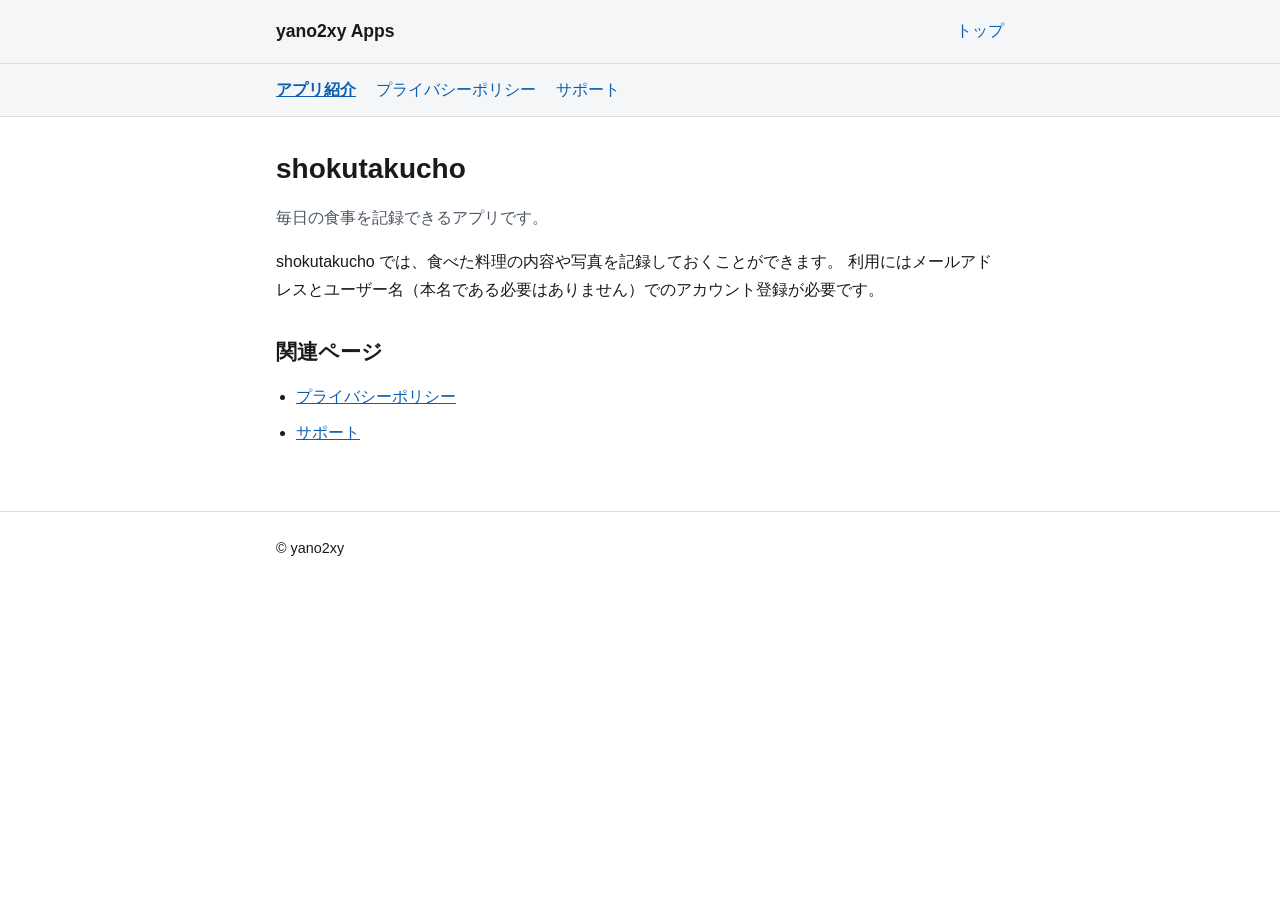
==== apps/shokutakucho/index.html @ c11e0859 "Add static site with shokutakucho app pages Adds top page, 404 page, and shokutakucho app pages (int" ====
<!DOCTYPE html>
<html lang="ja">
<head>
<meta charset="UTF-8">
<meta name="viewport" content="width=device-width, initial-scale=1">
<title>shokutakucho | yano2xy Apps</title>
<meta name="description" content="毎日の食事を記録できるアプリ shokutakucho の紹介ページです。">
<link rel="stylesheet" href="/assets/common.css">
</head>
<body>
<a class="skip-link" href="#main">本文へスキップ</a>

<header class="site-header">
  <div class="wrap">
    <a class="site-title" href="/">yano2xy Apps</a>
    <nav class="global-nav" aria-label="サイト内ナビゲーション">
      <ul>
        <li><a href="/">トップ</a></li>
      </ul>
    </nav>
  </div>
</header>

<nav class="app-nav" aria-label="shokutakucho ページ内ナビゲーション">
  <div class="wrap">
    <ul>
      <li><a href="/apps/shokutakucho/" aria-current="page">アプリ紹介</a></li>
      <li><a href="/apps/shokutakucho/privacy/">プライバシーポリシー</a></li>
      <li><a href="/apps/shokutakucho/support/">サポート</a></li>
    </ul>
  </div>
</nav>

<main id="main">
  <div class="wrap">
    <h1>shokutakucho</h1>

    <p class="lead">毎日の食事を記録できるアプリです。</p>

    <p>
      shokutakucho では、食べた料理の内容や写真を記録しておくことができます。
      利用にはメールアドレスとユーザー名（本名である必要はありません）でのアカウント登録が必要です。
    </p>

    <h2>関連ページ</h2>
    <ul class="link-list">
      <li><a href="/apps/shokutakucho/privacy/">プライバシーポリシー</a></li>
      <li><a href="/apps/shokutakucho/support/">サポート</a></li>
    </ul>
  </div>
</main>

<footer class="site-footer">
  <div class="wrap">
    <p>© yano2xy</p>
  </div>
</footer>
</body>
</html>
---- assets/common.css ----
/*
  yano2xy.github.io 共通スタイル
  - 外部フォント・外部リソースは使用しない（システムフォントのみ）
  - レスポンシブ対応・基本的なアクセシビリティ（コントラスト、フォーカス表示、文字サイズ）に配慮
*/

:root {
  --color-bg: #ffffff;
  --color-bg-alt: #f4f6f8;
  --color-text: #1a1a1a;
  --color-text-muted: #4b5563;
  --color-border: #d7dce1;
  --color-link: #0b5fae;
  --color-link-visited: #5a3d99;
  --color-accent: #0b5fae;
  --color-focus: #d6440c;
  --color-notice-bg: #fff6e5;
  --color-notice-border: #e0a339;
  --max-width: 48rem;
}

@media (prefers-color-scheme: dark) {
  :root {
    --color-bg: #14171a;
    --color-bg-alt: #1d2226;
    --color-text: #f2f3f5;
    --color-text-muted: #c2c8cf;
    --color-border: #3a4147;
    --color-link: #7cb8ff;
    --color-link-visited: #c6a6ff;
    --color-accent: #7cb8ff;
    --color-focus: #ffb35a;
    --color-notice-bg: #332a14;
    --color-notice-border: #b8862f;
  }
}

* {
  box-sizing: border-box;
}

html {
  -webkit-text-size-adjust: 100%;
  text-size-adjust: 100%;
}

body {
  margin: 0;
  background: var(--color-bg);
  color: var(--color-text);
  font-family: -apple-system, BlinkMacSystemFont, "Hiragino Sans", "Hiragino Kaku Gothic ProN",
    "Yu Gothic", "Segoe UI", Roboto, Meiryo, sans-serif;
  font-size: 16px;
  line-height: 1.75;
}

a {
  color: var(--color-link);
}

a:visited {
  color: var(--color-link-visited);
}

a:focus-visible,
button:focus-visible,
input:focus-visible {
  outline: 3px solid var(--color-focus);
  outline-offset: 2px;
}

.skip-link {
  position: absolute;
  left: -999px;
  top: 0;
  background: var(--color-bg);
  color: var(--color-text);
  padding: 0.75em 1em;
  border: 2px solid var(--color-accent);
  z-index: 100;
}

.skip-link:focus {
  left: 0.5em;
  top: 0.5em;
}

.wrap {
  max-width: var(--max-width);
  margin: 0 auto;
  padding: 0 1.25rem;
}

.site-header {
  border-bottom: 1px solid var(--color-border);
  background: var(--color-bg-alt);
}

.site-header .wrap {
  display: flex;
  flex-wrap: wrap;
  align-items: center;
  justify-content: space-between;
  gap: 0.5rem;
  padding-top: 1rem;
  padding-bottom: 1rem;
}

.site-title {
  font-size: 1.1rem;
  font-weight: 700;
  text-decoration: none;
  color: var(--color-text);
}

.site-title:visited {
  color: var(--color-text);
}

.global-nav ul {
  list-style: none;
  display: flex;
  flex-wrap: wrap;
  gap: 1rem;
  margin: 0;
  padding: 0;
}

.global-nav a {
  text-decoration: none;
}

.global-nav a[aria-current="page"] {
  font-weight: 700;
  text-decoration: underline;
}

.app-nav {
  background: var(--color-bg-alt);
  border-bottom: 1px solid var(--color-border);
}

.app-nav ul {
  list-style: none;
  display: flex;
  flex-wrap: wrap;
  gap: 0.5rem 1.25rem;
  margin: 0;
  padding: 0.75rem 0;
}

.app-nav a {
  text-decoration: none;
}

.app-nav a[aria-current="page"] {
  font-weight: 700;
  text-decoration: underline;
}

main {
  padding: 2rem 0 3rem;
}

h1 {
  font-size: 1.75rem;
  line-height: 1.4;
  margin: 0 0 1rem;
}

h2 {
  font-size: 1.3rem;
  line-height: 1.5;
  margin: 2rem 0 0.75rem;
}

h3 {
  font-size: 1.1rem;
  margin: 1.5rem 0 0.5rem;
}

p {
  margin: 0 0 1rem;
  color: var(--color-text);
}

.lead {
  color: var(--color-text-muted);
}

.app-list {
  list-style: none;
  margin: 1.5rem 0;
  padding: 0;
  display: grid;
  gap: 1rem;
}

.app-card {
  border: 1px solid var(--color-border);
  border-radius: 8px;
  padding: 1.25rem;
  background: var(--color-bg-alt);
}

.app-card h2 {
  margin-top: 0;
}

.app-card .app-card-link {
  display: inline-block;
  margin-top: 0.5rem;
  font-weight: 700;
}

.button-link {
  display: inline-block;
  padding: 0.6em 1.1em;
  border: 2px solid var(--color-accent);
  border-radius: 6px;
  text-decoration: none;
  font-weight: 700;
}

.link-list {
  padding-left: 1.25rem;
}

.link-list li {
  margin-bottom: 0.5rem;
}

.notice {
  background: var(--color-notice-bg);
  border: 1px solid var(--color-notice-border);
  border-radius: 6px;
  padding: 1rem 1.25rem;
  margin: 1.5rem 0;
}

.notice strong {
  display: inline-block;
  margin-bottom: 0.25rem;
}

.placeholder {
  font-weight: 700;
}

dl.faq dt {
  font-weight: 700;
  margin-top: 1.25rem;
}

dl.faq dd {
  margin: 0.35rem 0 0;
  color: var(--color-text-muted);
}

table {
  width: 100%;
  border-collapse: collapse;
  margin: 1rem 0 1.5rem;
}

caption {
  text-align: left;
  font-weight: 700;
  margin-bottom: 0.5rem;
}

th,
td {
  border: 1px solid var(--color-border);
  padding: 0.6rem 0.75rem;
  text-align: left;
  vertical-align: top;
}

th {
  background: var(--color-bg-alt);
}

.site-footer {
  border-top: 1px solid var(--color-border);
  padding: 1.5rem 0;
  color: var(--color-text-muted);
  font-size: 0.9rem;
}

.not-found {
  text-align: center;
  padding: 3rem 0;
}

.not-found h1 {
  font-size: 2rem;
}
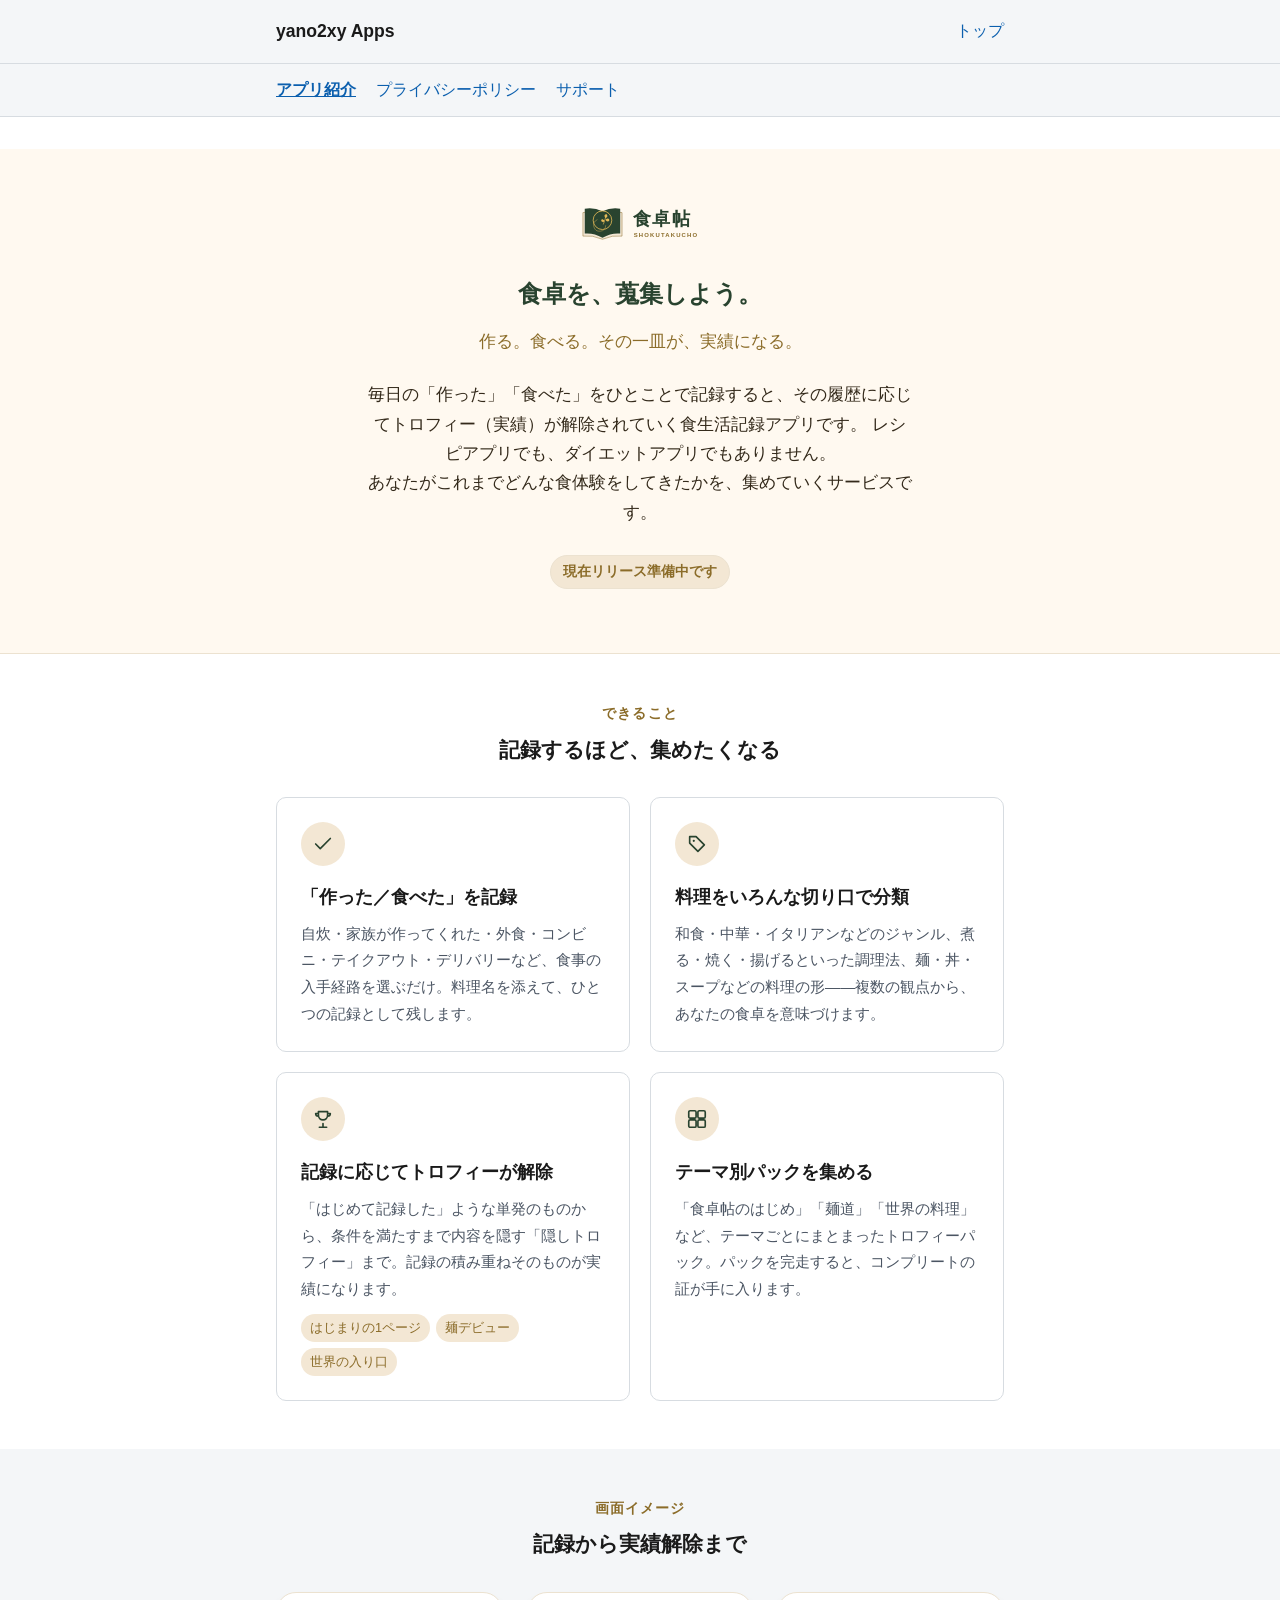
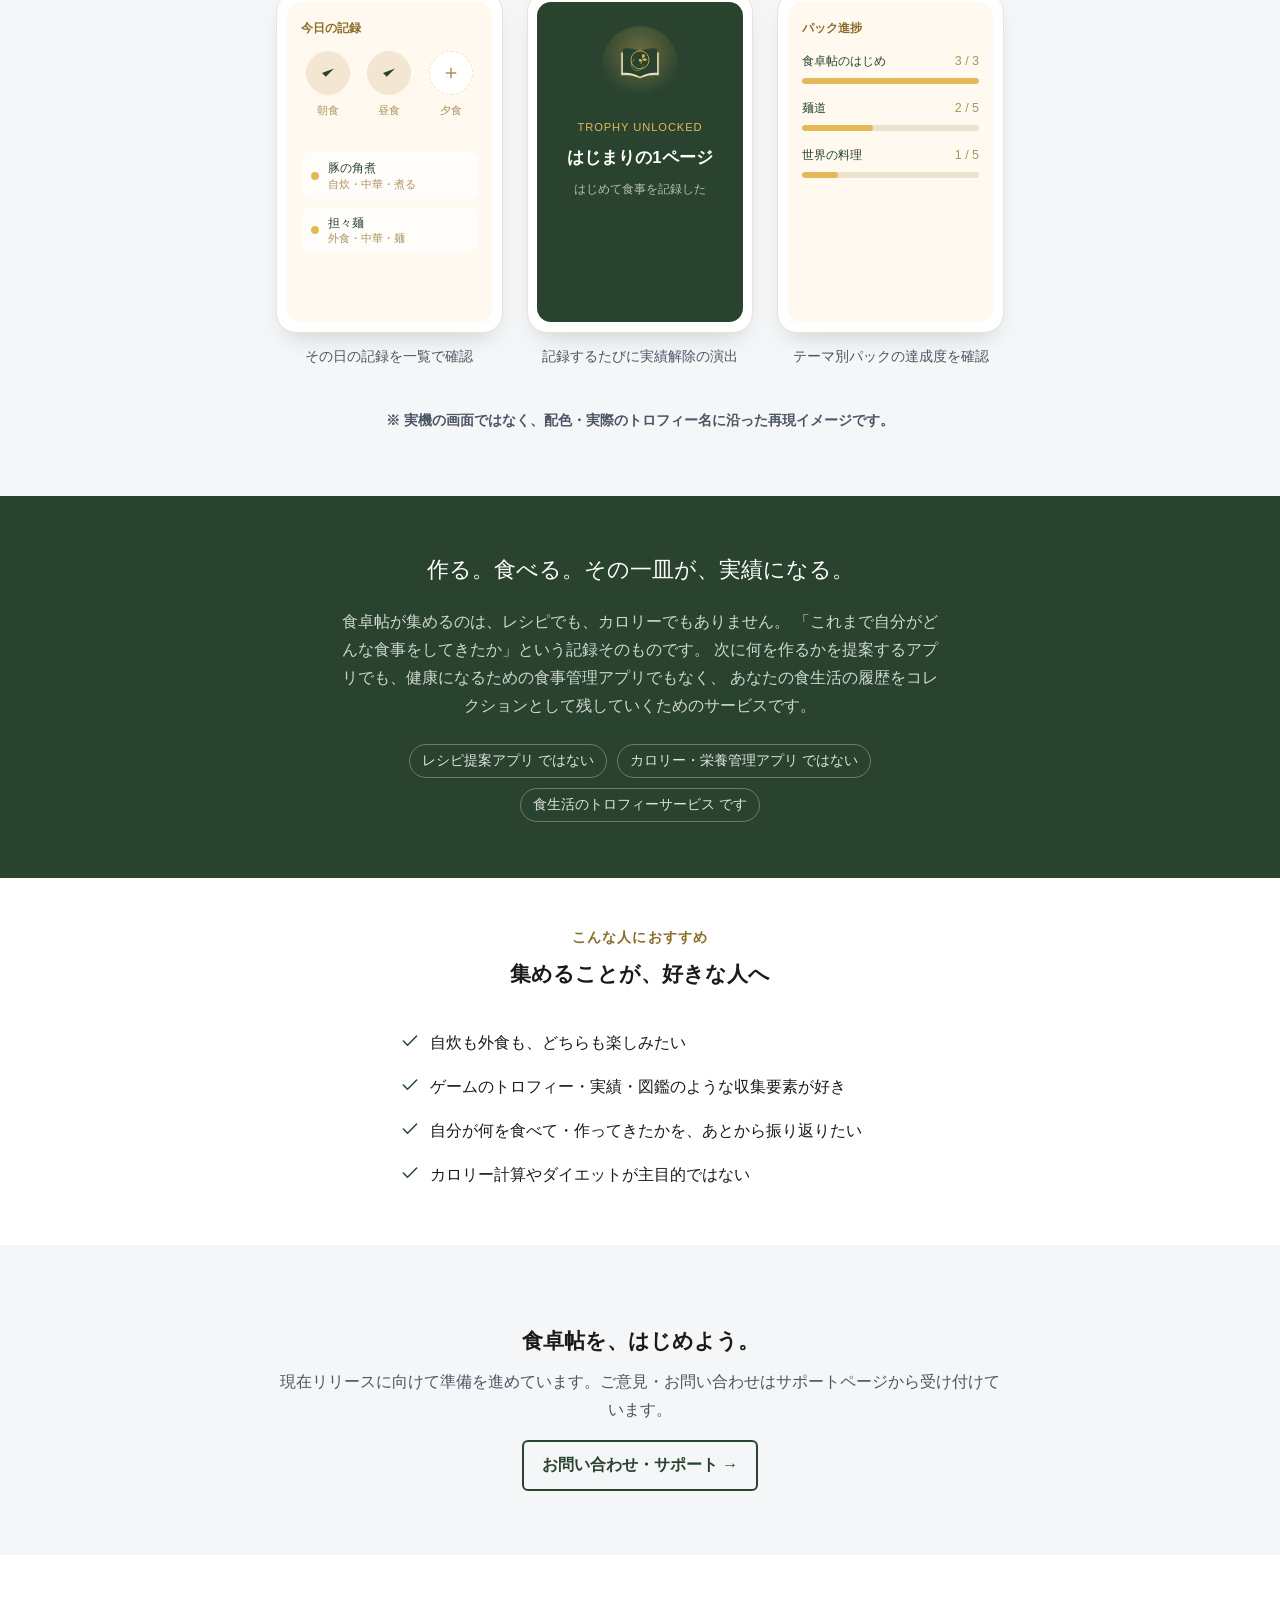
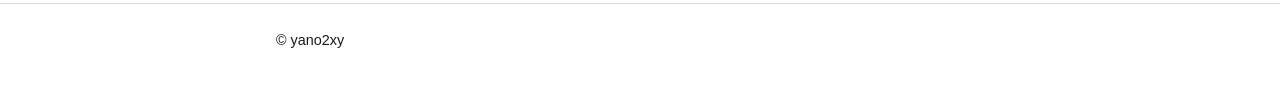
==== commit 505487d4: "食卓帖の紹介・プライバシーポリシー・サポートページを公式ロゴと実装に合わせて刷新する 正式ロゴキット（logo_kit）の素材・タグライン・ブランドメッセージを採用し、 統一感のあるデザインに全面刷新" ====
--- a/apps/shokutakucho/index.html
+++ b/apps/shokutakucho/index.html
@@ -3,9 +3,13 @@
 <head>
 <meta charset="UTF-8">
 <meta name="viewport" content="width=device-width, initial-scale=1">
-<title>shokutakucho | yano2xy Apps</title>
-<meta name="description" content="毎日の食事を記録できるアプリ shokutakucho の紹介ページです。">
+<title>食卓帖（shokutakucho）| 食卓を、蒐集しよう。</title>
+<meta name="description" content="食卓帖は、日々の「作った」「食べた」を記録すると、その積み重ねに応じてトロフィー（実績）が解除されていく食生活記録アプリです。レシピアプリでも、ダイエットアプリでもありません。">
+<link rel="icon" href="/apps/shokutakucho/assets/brand/favicon.svg" type="image/svg+xml">
+<link rel="icon" href="/apps/shokutakucho/assets/brand/favicon.png" sizes="512x512">
+<link rel="apple-touch-icon" href="/apps/shokutakucho/assets/brand/app-icon.png">
 <link rel="stylesheet" href="/assets/common.css">
+<link rel="stylesheet" href="/apps/shokutakucho/assets/app.css">
 </head>
 <body>
 <a class="skip-link" href="#main">本文へスキップ</a>
@@ -21,7 +25,7 @@
   </div>
 </header>
 
-<nav class="app-nav" aria-label="shokutakucho ページ内ナビゲーション">
+<nav class="app-nav" aria-label="食卓帖 ページ内ナビゲーション">
   <div class="wrap">
     <ul>
       <li><a href="/apps/shokutakucho/" aria-current="page">アプリ紹介</a></li>
@@ -32,22 +36,203 @@
 </nav>
 
 <main id="main">
-  <div class="wrap">
-    <h1>shokutakucho</h1>
-
-    <p class="lead">毎日の食事を記録できるアプリです。</p>
-
-    <p>
-      shokutakucho では、食べた料理の内容や写真を記録しておくことができます。
-      利用にはメールアドレスとユーザー名（本名である必要はありません）でのアカウント登録が必要です。
-    </p>
-
-    <h2>関連ページ</h2>
-    <ul class="link-list">
-      <li><a href="/apps/shokutakucho/privacy/">プライバシーポリシー</a></li>
-      <li><a href="/apps/shokutakucho/support/">サポート</a></li>
-    </ul>
-  </div>
+
+  <section class="hero">
+    <div class="wrap">
+      <h1><img class="hero-logo" src="/apps/shokutakucho/assets/brand/logo-horizontal.svg" alt="食卓帖 SHOKUTAKUCHO"></h1>
+      <p class="hero-tagline stc-serif">食卓を、蒐集しよう。</p>
+      <p class="hero-message stc-serif">作る。食べる。その一皿が、実績になる。</p>
+      <p class="hero-lead">
+        毎日の「作った」「食べた」をひとことで記録すると、その履歴に応じてトロフィー（実績）が解除されていく食生活記録アプリです。
+        レシピアプリでも、ダイエットアプリでもありません。<br>
+        あなたがこれまでどんな食体験をしてきたかを、集めていくサービスです。
+      </p>
+      <p class="status-pill">現在リリース準備中です</p>
+    </div>
+  </section>
+
+  <section class="section-pad">
+    <div class="wrap">
+      <div class="section-heading">
+        <span class="eyebrow">できること</span>
+        <h2>記録するほど、集めたくなる</h2>
+      </div>
+
+      <div class="feature-grid">
+        <div class="feature-card">
+          <div class="feature-icon" aria-hidden="true">
+            <svg viewBox="0 0 24 24" fill="none" stroke-width="1.8" stroke-linecap="round" stroke-linejoin="round"><path d="M20 6 9 17l-5-5"/></svg>
+          </div>
+          <h3>「作った／食べた」を記録</h3>
+          <p>自炊・家族が作ってくれた・外食・コンビニ・テイクアウト・デリバリーなど、食事の入手経路を選ぶだけ。料理名を添えて、ひとつの記録として残します。</p>
+        </div>
+
+        <div class="feature-card">
+          <div class="feature-icon" aria-hidden="true">
+            <svg viewBox="0 0 24 24" fill="none" stroke-width="1.8" stroke-linecap="round" stroke-linejoin="round"><path d="M4 4h7l9 9-7 7-9-9V4Z"/><circle cx="8.5" cy="8.5" r="1.2" fill="currentColor" stroke="none"/></svg>
+          </div>
+          <h3>料理をいろんな切り口で分類</h3>
+          <p>和食・中華・イタリアンなどのジャンル、煮る・焼く・揚げるといった調理法、麺・丼・スープなどの料理の形——複数の観点から、あなたの食卓を意味づけます。</p>
+        </div>
+
+        <div class="feature-card">
+          <div class="feature-icon" aria-hidden="true">
+            <svg viewBox="0 0 24 24" fill="none" stroke-width="1.8" stroke-linecap="round" stroke-linejoin="round"><path d="M8 21h8M12 17v4M7 4h10v4a5 5 0 0 1-10 0V4ZM7 6H4a3 3 0 0 0 3 3M17 6h3a3 3 0 0 1-3 3"/></svg>
+          </div>
+          <h3>記録に応じてトロフィーが解除</h3>
+          <p>「はじめて記録した」ような単発のものから、条件を満たすまで内容を隠す「隠しトロフィー」まで。記録の積み重ねそのものが実績になります。</p>
+          <ul class="feature-examples">
+            <li>はじまりの1ページ</li>
+            <li>麺デビュー</li>
+            <li>世界の入り口</li>
+          </ul>
+        </div>
+
+        <div class="feature-card">
+          <div class="feature-icon" aria-hidden="true">
+            <svg viewBox="0 0 24 24" fill="none" stroke-width="1.8" stroke-linecap="round" stroke-linejoin="round"><rect x="3" y="3" width="8" height="8" rx="1.5"/><rect x="13" y="3" width="8" height="8" rx="1.5"/><rect x="3" y="13" width="8" height="8" rx="1.5"/><rect x="13" y="13" width="8" height="8" rx="1.5"/></svg>
+          </div>
+          <h3>テーマ別パックを集める</h3>
+          <p>「食卓帖のはじめ」「麺道」「世界の料理」など、テーマごとにまとまったトロフィーパック。パックを完走すると、コンプリートの証が手に入ります。</p>
+        </div>
+      </div>
+    </div>
+  </section>
+
+  <section class="section-pad alt">
+    <div class="wrap">
+      <div class="section-heading">
+        <span class="eyebrow">画面イメージ</span>
+        <h2>記録から実績解除まで</h2>
+      </div>
+
+      <div class="showcase-grid">
+        <div>
+          <div class="mock-frame">
+            <div class="mock-screen">
+              <p class="mock-title">今日の記録</p>
+              <div class="mock-slots">
+                <div class="mock-slot is-recorded">
+                  <div class="mock-slot-plate"><svg viewBox="0 0 24 24"><path d="M20 6 9 17l-5-5"/></svg></div>
+                  <p class="mock-slot-label">朝食</p>
+                </div>
+                <div class="mock-slot is-recorded">
+                  <div class="mock-slot-plate"><svg viewBox="0 0 24 24"><path d="M20 6 9 17l-5-5"/></svg></div>
+                  <p class="mock-slot-label">昼食</p>
+                </div>
+                <div class="mock-slot">
+                  <div class="mock-slot-plate"><svg viewBox="0 0 24 24" fill="none" stroke="currentColor" stroke-width="2"><path d="M12 5v14M5 12h14"/></svg></div>
+                  <p class="mock-slot-label">夕食</p>
+                </div>
+              </div>
+              <div class="mock-meal-row">
+                <span class="dot"></span>
+                <span class="txt">豚の角煮<span>自炊・中華・煮る</span></span>
+              </div>
+              <div class="mock-meal-row">
+                <span class="dot"></span>
+                <span class="txt">担々麺<span>外食・中華・麺</span></span>
+              </div>
+            </div>
+          </div>
+          <p class="showcase-caption">その日の記録を一覧で確認</p>
+        </div>
+
+        <div>
+          <div class="mock-frame">
+            <div class="mock-screen is-dark mock-unlock">
+              <div class="mock-unlock-badge">
+                <img src="/apps/shokutakucho/assets/brand/symbol.svg" alt="">
+              </div>
+              <p class="mock-unlock-label">TROPHY UNLOCKED</p>
+              <p class="mock-unlock-name">はじまりの1ページ</p>
+              <p class="mock-unlock-desc">はじめて食事を記録した</p>
+            </div>
+          </div>
+          <p class="showcase-caption">記録するたびに実績解除の演出</p>
+        </div>
+
+        <div>
+          <div class="mock-frame">
+            <div class="mock-screen">
+              <p class="mock-title">パック進捗</p>
+              <div class="mock-pack-row">
+                <div class="top"><span>食卓帖のはじめ</span><span>3 / 3</span></div>
+                <div class="mock-bar"><span style="width:100%"></span></div>
+              </div>
+              <div class="mock-pack-row">
+                <div class="top"><span>麺道</span><span>2 / 5</span></div>
+                <div class="mock-bar"><span style="width:40%"></span></div>
+              </div>
+              <div class="mock-pack-row">
+                <div class="top"><span>世界の料理</span><span>1 / 5</span></div>
+                <div class="mock-bar"><span style="width:20%"></span></div>
+              </div>
+            </div>
+          </div>
+          <p class="showcase-caption">テーマ別パックの達成度を確認</p>
+        </div>
+      </div>
+      <p class="showcase-caption" style="margin-top:1.5rem;">
+        <span class="placeholder">※ 実機の画面ではなく、配色・実際のトロフィー名に沿った再現イメージです。</span>
+      </p>
+    </div>
+  </section>
+
+  <section class="section-concept">
+    <div class="wrap">
+      <p class="brand-message stc-serif">作る。食べる。その一皿が、実績になる。</p>
+      <p>
+        食卓帖が集めるのは、レシピでも、カロリーでもありません。
+        「これまで自分がどんな食事をしてきたか」という記録そのものです。
+        次に何を作るかを提案するアプリでも、健康になるための食事管理アプリでもなく、
+        あなたの食生活の履歴をコレクションとして残していくためのサービスです。
+      </p>
+      <ul class="not-list">
+        <li>レシピ提案アプリ ではない</li>
+        <li>カロリー・栄養管理アプリ ではない</li>
+        <li>食生活のトロフィーサービス です</li>
+      </ul>
+    </div>
+  </section>
+
+  <section class="section-pad">
+    <div class="wrap">
+      <div class="section-heading">
+        <span class="eyebrow">こんな人におすすめ</span>
+        <h2>集めることが、好きな人へ</h2>
+      </div>
+      <ul class="audience-list">
+        <li>
+          <svg viewBox="0 0 24 24" fill="none" stroke-width="1.8" stroke-linecap="round" stroke-linejoin="round"><path d="M20 6 9 17l-5-5"/></svg>
+          自炊も外食も、どちらも楽しみたい
+        </li>
+        <li>
+          <svg viewBox="0 0 24 24" fill="none" stroke-width="1.8" stroke-linecap="round" stroke-linejoin="round"><path d="M20 6 9 17l-5-5"/></svg>
+          ゲームのトロフィー・実績・図鑑のような収集要素が好き
+        </li>
+        <li>
+          <svg viewBox="0 0 24 24" fill="none" stroke-width="1.8" stroke-linecap="round" stroke-linejoin="round"><path d="M20 6 9 17l-5-5"/></svg>
+          自分が何を食べて・作ってきたかを、あとから振り返りたい
+        </li>
+        <li>
+          <svg viewBox="0 0 24 24" fill="none" stroke-width="1.8" stroke-linecap="round" stroke-linejoin="round"><path d="M20 6 9 17l-5-5"/></svg>
+          カロリー計算やダイエットが主目的ではない
+        </li>
+      </ul>
+    </div>
+  </section>
+
+  <section class="section-pad alt section-final">
+    <div class="wrap">
+      <h2>食卓帖を、はじめよう。</h2>
+      <p class="lead">現在リリースに向けて準備を進めています。ご意見・お問い合わせはサポートページから受け付けています。</p>
+      <p>
+        <a class="button-link" href="/apps/shokutakucho/support/">お問い合わせ・サポート →</a>
+      </p>
+    </div>
+  </section>
+
 </main>
 
 <footer class="site-footer">
--- a/apps/shokutakucho/assets/app.css
+++ b/apps/shokutakucho/assets/app.css
@@ -0,0 +1,495 @@
+/*
+  食卓帖（shokutakucho）ページ専用スタイル。
+  common.css の上に重ねて使う。他アプリには影響しない（このディレクトリ配下でのみ読み込む）。
+  ロゴキット（mealquest/docs/0_企画/logo_kit）の配色に合わせる。ダークモードの指定は
+  ロゴ側に存在しないため、ブランド帯（hero / page-hero / concept）は常にライト配色で固定する。
+*/
+
+:root {
+  --stc-green: #29432f;
+  --stc-green-deep: #1c2f21;
+  --stc-gold: #e3b957;
+  --stc-brown: #8b6c29;
+  --stc-brown-soft: #ab9361;
+  --stc-cream: #fff9f0;
+  --stc-cover: #f3e7d4;
+  --stc-line: #ece2d0;
+}
+
+/* 和文の見出し・引用はロゴと同じ明朝系を優先し、無ければ通常の本文書体に落ちる
+   （外部フォント読み込みはしない。OS標準で入っていれば使われるだけ） */
+.stc-serif {
+  font-family: "Hiragino Mincho ProN", "Yu Mincho", serif;
+}
+
+/* ============ ページ共通の小さいブランド帯（privacy / support） ============ */
+.page-hero {
+  background: var(--stc-cream);
+  border-bottom: 1px solid var(--stc-line);
+}
+
+.page-hero .wrap {
+  padding-top: 2rem;
+  padding-bottom: 2rem;
+}
+
+.page-hero-logo {
+  height: 28px;
+  width: auto;
+  display: block;
+  margin-bottom: 0.9rem;
+}
+
+.page-hero h1 {
+  color: var(--stc-green);
+  margin: 0;
+}
+
+.page-hero .lead {
+  color: var(--stc-brown);
+  margin: 0.4rem 0 0;
+}
+
+/* ============ トップページ：ヒーロー ============ */
+.hero {
+  background: var(--stc-cream);
+  border-bottom: 1px solid var(--stc-line);
+}
+
+.hero .wrap {
+  padding-top: 3rem;
+  padding-bottom: 3rem;
+  text-align: center;
+}
+
+.hero-logo {
+  height: 52px;
+  width: auto;
+  margin: 0 auto 1.5rem;
+  display: block;
+}
+
+.hero-tagline {
+  font-size: 1.5rem;
+  font-weight: 700;
+  color: var(--stc-green);
+  margin: 0 0 0.75rem;
+}
+
+.hero-message {
+  color: var(--stc-brown);
+  font-size: 1.05rem;
+  margin: 0 auto 1.5rem;
+  max-width: 32rem;
+}
+
+.hero-lead {
+  /* --color-text は common.css 側でダークモード時に反転する（システム設定の
+     ダークモードで白に近づく）が、hero は常に明るいブランド配色で固定しているため、
+     反転しない固定色を使う。common.css の var(--color-text) を使うとダークモード時に
+     クリーム背景へ白文字が乗って読めなくなる。 */
+  color: #33291a;
+  max-width: 34rem;
+  margin: 0 auto 1.75rem;
+  font-size: 1.05rem;
+}
+
+.hero-cta {
+  display: flex;
+  flex-wrap: wrap;
+  gap: 0.75rem;
+  justify-content: center;
+  margin-bottom: 1.25rem;
+}
+
+.hero-cta .button-link {
+  border-color: var(--stc-green);
+  color: var(--stc-green);
+}
+
+.hero-cta .button-link.is-primary {
+  background: var(--stc-green);
+  color: #fff;
+}
+
+.status-pill {
+  display: inline-block;
+  font-size: 0.85rem;
+  font-weight: 700;
+  color: var(--stc-brown);
+  background: var(--stc-cover);
+  border: 1px solid var(--stc-line);
+  border-radius: 999px;
+  padding: 0.3em 0.9em;
+}
+
+/* ============ できること：機能カード ============ */
+.section-pad {
+  padding: 3rem 0;
+}
+
+.section-pad.alt {
+  background: var(--color-bg-alt);
+}
+
+.section-heading {
+  text-align: center;
+  max-width: 34rem;
+  margin: 0 auto 2rem;
+}
+
+.section-heading .eyebrow {
+  display: block;
+  font-size: 0.85rem;
+  font-weight: 700;
+  letter-spacing: 0.08em;
+  color: var(--stc-brown);
+  margin-bottom: 0.5rem;
+}
+
+.section-heading h2 {
+  margin: 0 0 0.5rem;
+}
+
+.feature-grid {
+  display: grid;
+  grid-template-columns: repeat(2, 1fr);
+  gap: 1.25rem;
+}
+
+@media (max-width: 40rem) {
+  .feature-grid {
+    grid-template-columns: 1fr;
+  }
+}
+
+.feature-card {
+  background: var(--color-bg);
+  border: 1px solid var(--color-border);
+  border-radius: 10px;
+  padding: 1.5rem;
+}
+
+.feature-icon {
+  width: 44px;
+  height: 44px;
+  border-radius: 50%;
+  background: var(--stc-cover);
+  display: flex;
+  align-items: center;
+  justify-content: center;
+  margin-bottom: 1rem;
+}
+
+.feature-icon svg {
+  width: 22px;
+  height: 22px;
+  stroke: var(--stc-green);
+  color: var(--stc-green);
+}
+
+.feature-card h3 {
+  margin: 0 0 0.5rem;
+  color: var(--color-text);
+}
+
+.feature-card p {
+  margin: 0;
+  color: var(--color-text-muted);
+  font-size: 0.95rem;
+}
+
+.feature-examples {
+  margin: 0.75rem 0 0;
+  padding: 0;
+  list-style: none;
+  display: flex;
+  flex-wrap: wrap;
+  gap: 0.4rem;
+}
+
+.feature-examples li {
+  font-size: 0.8rem;
+  color: var(--stc-brown);
+  background: var(--stc-cover);
+  border-radius: 999px;
+  padding: 0.2em 0.7em;
+}
+
+/* ============ 画面イメージ（実機SSではなく、配色・実データに沿った再現イメージ） ============ */
+.showcase-grid {
+  display: grid;
+  grid-template-columns: repeat(3, 1fr);
+  gap: 1.5rem;
+  align-items: start;
+}
+
+@media (max-width: 48rem) {
+  .showcase-grid {
+    grid-template-columns: 1fr;
+    max-width: 22rem;
+    margin: 0 auto;
+  }
+}
+
+.showcase-caption {
+  text-align: center;
+  font-size: 0.85rem;
+  color: var(--color-text-muted);
+  margin-top: 0.75rem;
+}
+
+.mock-frame {
+  border: 1px solid var(--stc-line);
+  border-radius: 20px;
+  padding: 0.6rem;
+  background: #fff;
+  box-shadow: 0 12px 24px -12px rgba(41, 67, 47, 0.25);
+}
+
+.mock-screen {
+  border-radius: 14px;
+  overflow: hidden;
+  background: var(--stc-cream);
+  min-height: 20rem;
+  padding: 1rem 0.9rem;
+}
+
+.mock-screen.is-dark {
+  background: var(--stc-green);
+}
+
+.mock-title {
+  font-size: 0.75rem;
+  font-weight: 700;
+  color: var(--stc-brown);
+  margin: 0 0 0.75rem;
+}
+
+.mock-screen.is-dark .mock-title {
+  color: rgba(255, 255, 255, 0.7);
+}
+
+/* --- ホーム画面イメージ --- */
+.mock-slots {
+  display: flex;
+  gap: 0.5rem;
+  margin-bottom: 1rem;
+}
+
+.mock-slot {
+  flex: 1;
+  text-align: center;
+}
+
+.mock-slot-plate {
+  width: 44px;
+  height: 44px;
+  border-radius: 50%;
+  margin: 0 auto 0.35rem;
+  display: flex;
+  align-items: center;
+  justify-content: center;
+  background: #fff;
+  border: 1px dashed var(--stc-line);
+}
+
+.mock-slot.is-recorded .mock-slot-plate {
+  border-style: solid;
+  border-color: var(--stc-cover);
+  background: var(--stc-cover);
+}
+
+.mock-slot-plate svg {
+  width: 18px;
+  height: 18px;
+  stroke: var(--stc-brown-soft);
+}
+
+.mock-slot.is-recorded .mock-slot-plate svg {
+  stroke: none;
+  fill: var(--stc-green);
+}
+
+.mock-slot-label {
+  font-size: 0.7rem;
+  color: var(--stc-brown-soft);
+}
+
+.mock-meal-row {
+  display: flex;
+  align-items: center;
+  gap: 0.6rem;
+  background: rgba(255, 255, 255, 0.7);
+  border-radius: 10px;
+  padding: 0.5rem 0.6rem;
+  margin-bottom: 0.5rem;
+}
+
+.mock-meal-row .dot {
+  width: 8px;
+  height: 8px;
+  border-radius: 50%;
+  background: var(--stc-gold);
+  flex-shrink: 0;
+}
+
+.mock-meal-row .txt {
+  font-size: 0.78rem;
+  color: var(--stc-green);
+  line-height: 1.3;
+}
+
+.mock-meal-row .txt span {
+  display: block;
+  font-size: 0.68rem;
+  color: var(--stc-brown-soft);
+}
+
+/* --- トロフィー解除イメージ --- */
+.mock-unlock {
+  text-align: center;
+  padding-top: 1.5rem;
+}
+
+.mock-unlock-badge {
+  width: 76px;
+  height: 76px;
+  border-radius: 50%;
+  margin: 0 auto 1rem;
+  background: radial-gradient(circle at 50% 35%, rgba(227, 185, 87, 0.35), rgba(227, 185, 87, 0) 70%);
+  display: flex;
+  align-items: center;
+  justify-content: center;
+}
+
+.mock-unlock-badge img {
+  width: 48px;
+  height: 48px;
+}
+
+.mock-unlock-label {
+  font-size: 0.7rem;
+  letter-spacing: 0.08em;
+  color: var(--stc-gold);
+  margin: 0 0 0.35rem;
+}
+
+.mock-unlock-name {
+  color: #fff;
+  font-weight: 700;
+  font-size: 1.05rem;
+  margin: 0 0 0.4rem;
+}
+
+.mock-unlock-desc {
+  color: rgba(255, 255, 255, 0.65);
+  font-size: 0.78rem;
+  margin: 0;
+}
+
+/* --- パック進捗イメージ --- */
+.mock-pack-row {
+  margin-bottom: 0.9rem;
+}
+
+.mock-pack-row .top {
+  display: flex;
+  justify-content: space-between;
+  font-size: 0.78rem;
+  color: var(--stc-green);
+  margin-bottom: 0.3rem;
+}
+
+.mock-pack-row .top span:last-child {
+  color: var(--stc-brown-soft);
+}
+
+.mock-bar {
+  height: 6px;
+  border-radius: 999px;
+  background: var(--stc-line);
+  overflow: hidden;
+}
+
+.mock-bar > span {
+  display: block;
+  height: 100%;
+  background: var(--stc-gold);
+  border-radius: 999px;
+}
+
+/* ============ コンセプト（濃色帯） ============ */
+.section-concept {
+  background: var(--stc-green);
+  color: rgba(255, 255, 255, 0.88);
+  padding: 3.5rem 0;
+}
+
+.section-concept .wrap {
+  max-width: 40rem;
+  text-align: center;
+}
+
+.section-concept .brand-message {
+  font-size: 1.4rem;
+  line-height: 1.6;
+  color: #fff;
+  margin: 0 0 1.25rem;
+}
+
+.section-concept p {
+  color: rgba(255, 255, 255, 0.78);
+}
+
+.section-concept .not-list {
+  margin: 1.5rem 0 0;
+  padding: 0;
+  list-style: none;
+  display: flex;
+  flex-wrap: wrap;
+  gap: 0.6rem;
+  justify-content: center;
+}
+
+.section-concept .not-list li {
+  font-size: 0.85rem;
+  border: 1px solid rgba(255, 255, 255, 0.3);
+  border-radius: 999px;
+  padding: 0.3em 0.9em;
+  color: rgba(255, 255, 255, 0.85);
+}
+
+/* ============ こんな人におすすめ ============ */
+.audience-list {
+  list-style: none;
+  margin: 0;
+  padding: 0;
+  max-width: 30rem;
+  margin: 0 auto;
+}
+
+.audience-list li {
+  display: flex;
+  gap: 0.6rem;
+  padding: 0.5rem 0;
+  color: var(--color-text);
+}
+
+.audience-list svg {
+  flex-shrink: 0;
+  width: 20px;
+  height: 20px;
+  stroke: var(--stc-green);
+  margin-top: 0.15rem;
+}
+
+/* ============ 最後のCTA ============ */
+.section-final {
+  text-align: center;
+}
+
+.section-final .button-link {
+  border-color: var(--stc-green);
+  color: var(--stc-green);
+}
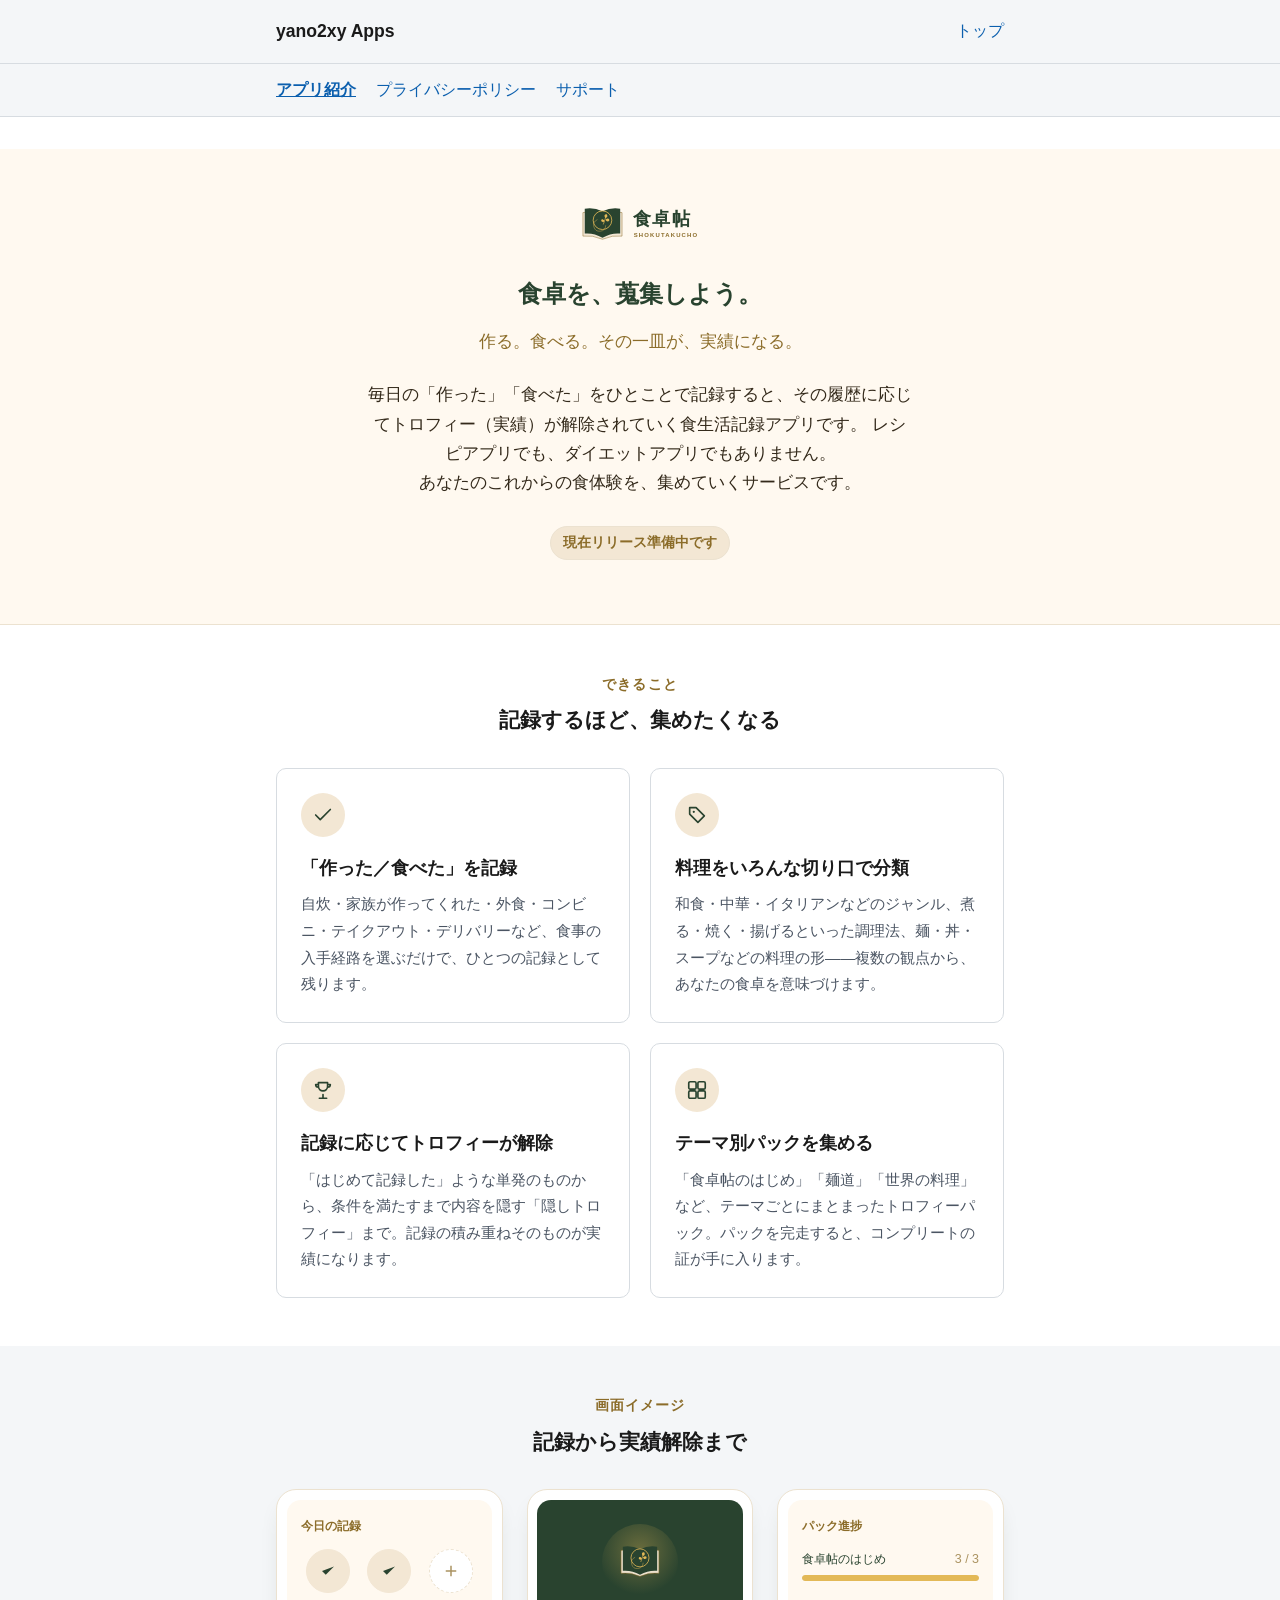
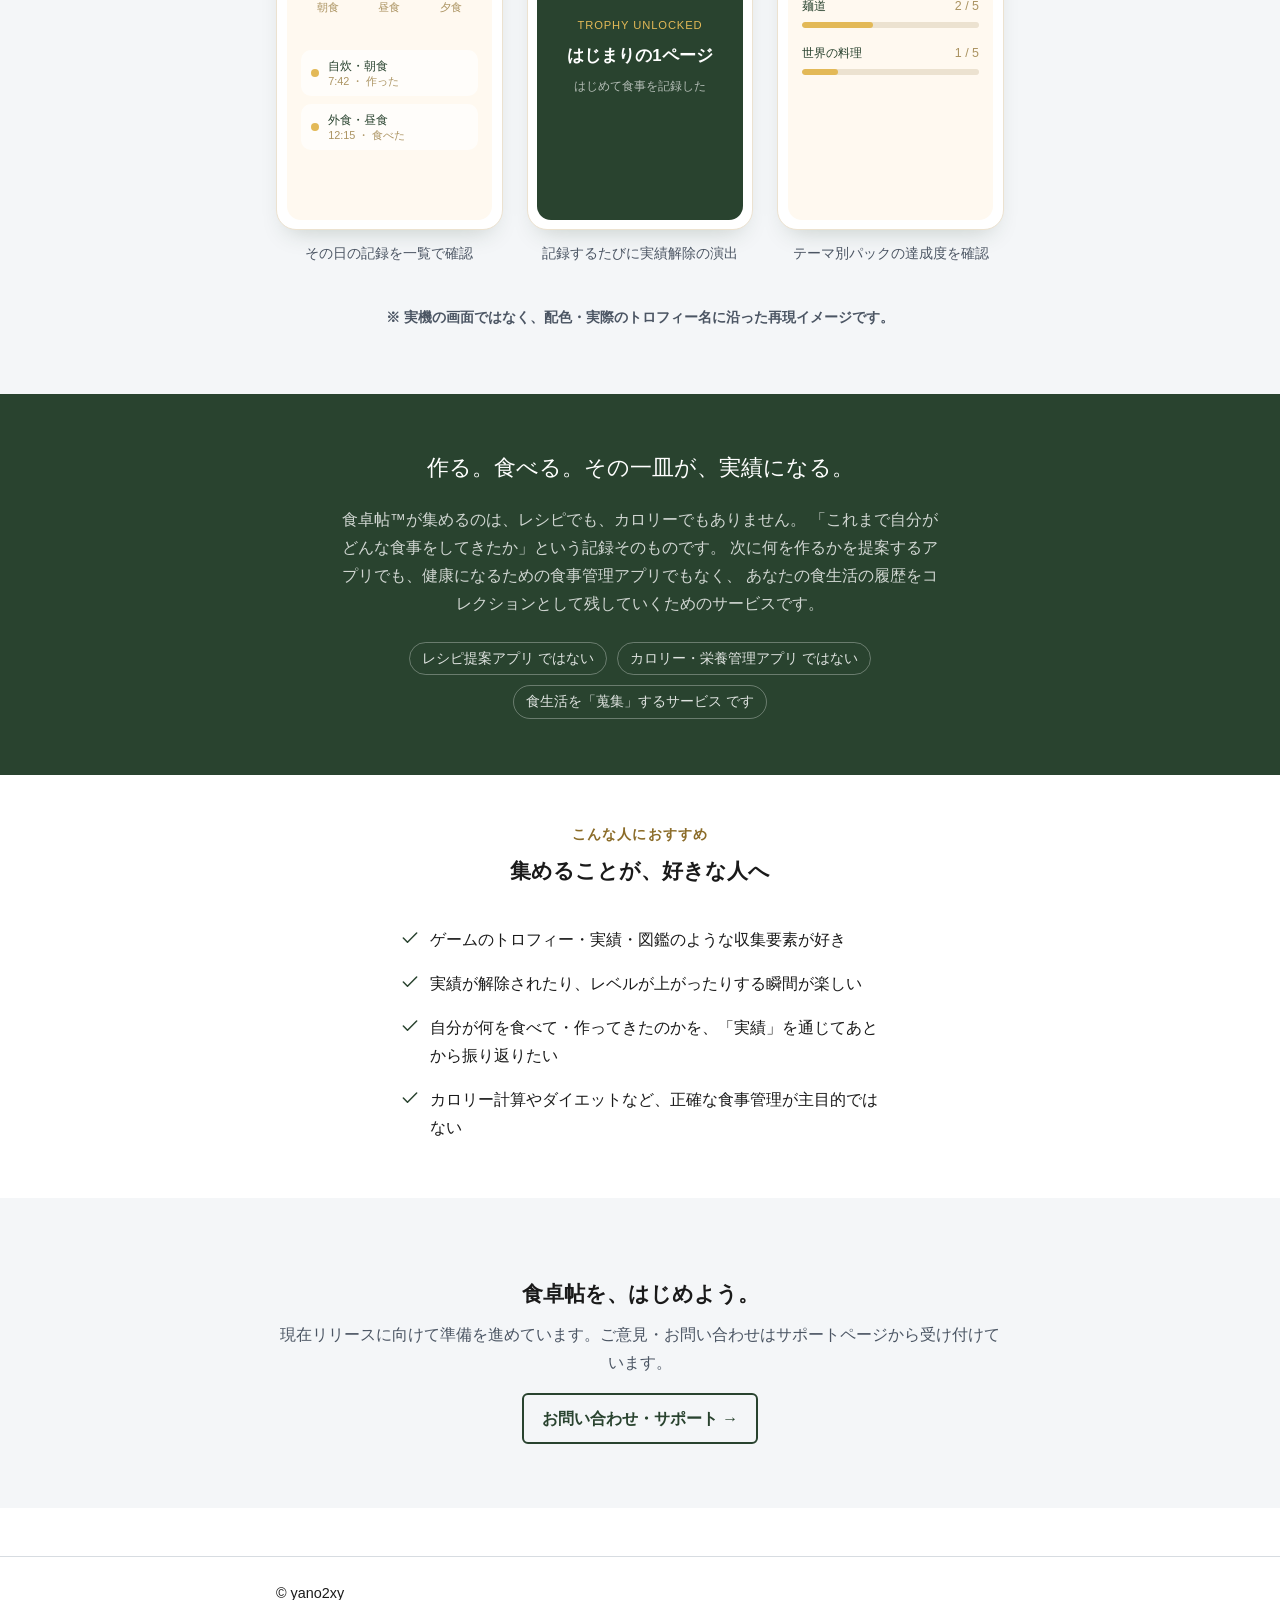
==== commit 2c5229d4: "レビュー指摘を反映し、実装との齟齬・表記・文言を修正する - 商標表記を「食卓帖（SHOKUTAKUCHO）™」に統一（各ページ初出箇所） - 料理名入力欄・ユーザー名収集はいずれも現在の実装に存在し" ====
--- a/apps/shokutakucho/index.html
+++ b/apps/shokutakucho/index.html
@@ -3,8 +3,8 @@
 <head>
 <meta charset="UTF-8">
 <meta name="viewport" content="width=device-width, initial-scale=1">
-<title>食卓帖（shokutakucho）| 食卓を、蒐集しよう。</title>
-<meta name="description" content="食卓帖は、日々の「作った」「食べた」を記録すると、その積み重ねに応じてトロフィー（実績）が解除されていく食生活記録アプリです。レシピアプリでも、ダイエットアプリでもありません。">
+<title>食卓帖™（SHOKUTAKUCHO）| 食卓を、蒐集しよう。</title>
+<meta name="description" content="食卓帖™は、日々の「作った」「食べた」を記録すると、その積み重ねに応じてトロフィー（実績）が解除されていく食生活記録アプリです。レシピアプリでも、ダイエットアプリでもありません。">
 <link rel="icon" href="/apps/shokutakucho/assets/brand/favicon.svg" type="image/svg+xml">
 <link rel="icon" href="/apps/shokutakucho/assets/brand/favicon.png" sizes="512x512">
 <link rel="apple-touch-icon" href="/apps/shokutakucho/assets/brand/app-icon.png">
@@ -39,13 +39,13 @@
 
   <section class="hero">
     <div class="wrap">
-      <h1><img class="hero-logo" src="/apps/shokutakucho/assets/brand/logo-horizontal.svg" alt="食卓帖 SHOKUTAKUCHO"></h1>
+      <h1><img class="hero-logo" src="/apps/shokutakucho/assets/brand/logo-horizontal.svg" alt="食卓帖（SHOKUTAKUCHO）™"></h1>
       <p class="hero-tagline stc-serif">食卓を、蒐集しよう。</p>
       <p class="hero-message stc-serif">作る。食べる。その一皿が、実績になる。</p>
       <p class="hero-lead">
         毎日の「作った」「食べた」をひとことで記録すると、その履歴に応じてトロフィー（実績）が解除されていく食生活記録アプリです。
         レシピアプリでも、ダイエットアプリでもありません。<br>
-        あなたがこれまでどんな食体験をしてきたかを、集めていくサービスです。
+        あなたのこれからの食体験を、集めていくサービスです。
       </p>
       <p class="status-pill">現在リリース準備中です</p>
     </div>
@@ -64,7 +64,7 @@
             <svg viewBox="0 0 24 24" fill="none" stroke-width="1.8" stroke-linecap="round" stroke-linejoin="round"><path d="M20 6 9 17l-5-5"/></svg>
           </div>
           <h3>「作った／食べた」を記録</h3>
-          <p>自炊・家族が作ってくれた・外食・コンビニ・テイクアウト・デリバリーなど、食事の入手経路を選ぶだけ。料理名を添えて、ひとつの記録として残します。</p>
+          <p>自炊・家族が作ってくれた・外食・コンビニ・テイクアウト・デリバリーなど、食事の入手経路を選ぶだけで、ひとつの記録として残ります。</p>
         </div>
 
         <div class="feature-card">
@@ -81,11 +81,6 @@
           </div>
           <h3>記録に応じてトロフィーが解除</h3>
           <p>「はじめて記録した」ような単発のものから、条件を満たすまで内容を隠す「隠しトロフィー」まで。記録の積み重ねそのものが実績になります。</p>
-          <ul class="feature-examples">
-            <li>はじまりの1ページ</li>
-            <li>麺デビュー</li>
-            <li>世界の入り口</li>
-          </ul>
         </div>
 
         <div class="feature-card">
@@ -127,11 +122,11 @@
               </div>
               <div class="mock-meal-row">
                 <span class="dot"></span>
-                <span class="txt">豚の角煮<span>自炊・中華・煮る</span></span>
+                <span class="txt">自炊・朝食<span>7:42 ・ 作った</span></span>
               </div>
               <div class="mock-meal-row">
                 <span class="dot"></span>
-                <span class="txt">担々麺<span>外食・中華・麺</span></span>
+                <span class="txt">外食・昼食<span>12:15 ・ 食べた</span></span>
               </div>
             </div>
           </div>
@@ -183,7 +178,7 @@
     <div class="wrap">
       <p class="brand-message stc-serif">作る。食べる。その一皿が、実績になる。</p>
       <p>
-        食卓帖が集めるのは、レシピでも、カロリーでもありません。
+        食卓帖™が集めるのは、レシピでも、カロリーでもありません。
         「これまで自分がどんな食事をしてきたか」という記録そのものです。
         次に何を作るかを提案するアプリでも、健康になるための食事管理アプリでもなく、
         あなたの食生活の履歴をコレクションとして残していくためのサービスです。
@@ -191,7 +186,7 @@
       <ul class="not-list">
         <li>レシピ提案アプリ ではない</li>
         <li>カロリー・栄養管理アプリ ではない</li>
-        <li>食生活のトロフィーサービス です</li>
+        <li>食生活を「蒐集」するサービス です</li>
       </ul>
     </div>
   </section>
@@ -205,19 +200,19 @@
       <ul class="audience-list">
         <li>
           <svg viewBox="0 0 24 24" fill="none" stroke-width="1.8" stroke-linecap="round" stroke-linejoin="round"><path d="M20 6 9 17l-5-5"/></svg>
-          自炊も外食も、どちらも楽しみたい
-        </li>
-        <li>
-          <svg viewBox="0 0 24 24" fill="none" stroke-width="1.8" stroke-linecap="round" stroke-linejoin="round"><path d="M20 6 9 17l-5-5"/></svg>
           ゲームのトロフィー・実績・図鑑のような収集要素が好き
         </li>
         <li>
           <svg viewBox="0 0 24 24" fill="none" stroke-width="1.8" stroke-linecap="round" stroke-linejoin="round"><path d="M20 6 9 17l-5-5"/></svg>
-          自分が何を食べて・作ってきたかを、あとから振り返りたい
-        </li>
-        <li>
-          <svg viewBox="0 0 24 24" fill="none" stroke-width="1.8" stroke-linecap="round" stroke-linejoin="round"><path d="M20 6 9 17l-5-5"/></svg>
-          カロリー計算やダイエットが主目的ではない
+          実績が解除されたり、レベルが上がったりする瞬間が楽しい
+        </li>
+        <li>
+          <svg viewBox="0 0 24 24" fill="none" stroke-width="1.8" stroke-linecap="round" stroke-linejoin="round"><path d="M20 6 9 17l-5-5"/></svg>
+          自分が何を食べて・作ってきたのかを、「実績」を通じてあとから振り返りたい
+        </li>
+        <li>
+          <svg viewBox="0 0 24 24" fill="none" stroke-width="1.8" stroke-linecap="round" stroke-linejoin="round"><path d="M20 6 9 17l-5-5"/></svg>
+          カロリー計算やダイエットなど、正確な食事管理が主目的ではない
         </li>
       </ul>
     </div>
--- a/apps/shokutakucho/assets/app.css
+++ b/apps/shokutakucho/assets/app.css
@@ -199,23 +199,6 @@
   font-size: 0.95rem;
 }
 
-.feature-examples {
-  margin: 0.75rem 0 0;
-  padding: 0;
-  list-style: none;
-  display: flex;
-  flex-wrap: wrap;
-  gap: 0.4rem;
-}
-
-.feature-examples li {
-  font-size: 0.8rem;
-  color: var(--stc-brown);
-  background: var(--stc-cover);
-  border-radius: 999px;
-  padding: 0.2em 0.7em;
-}
-
 /* ============ 画面イメージ（実機SSではなく、配色・実データに沿った再現イメージ） ============ */
 .showcase-grid {
   display: grid;
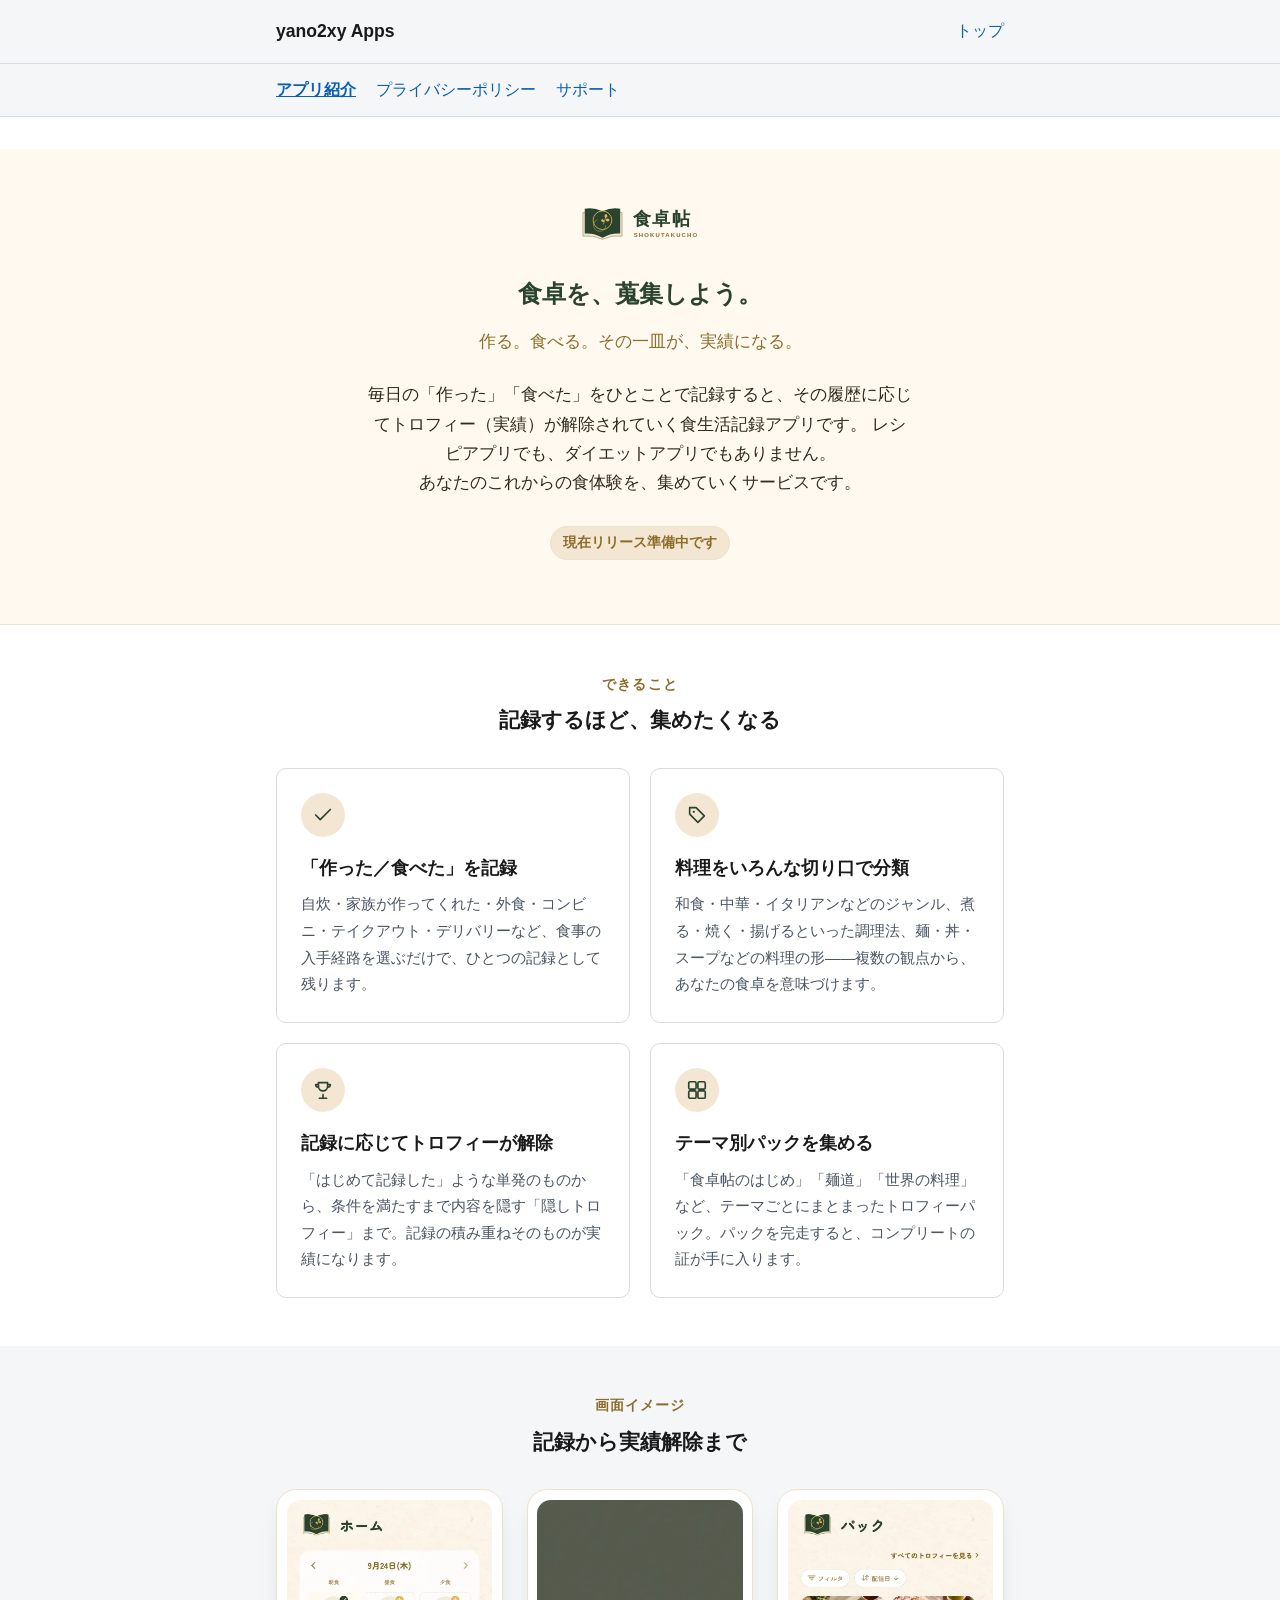
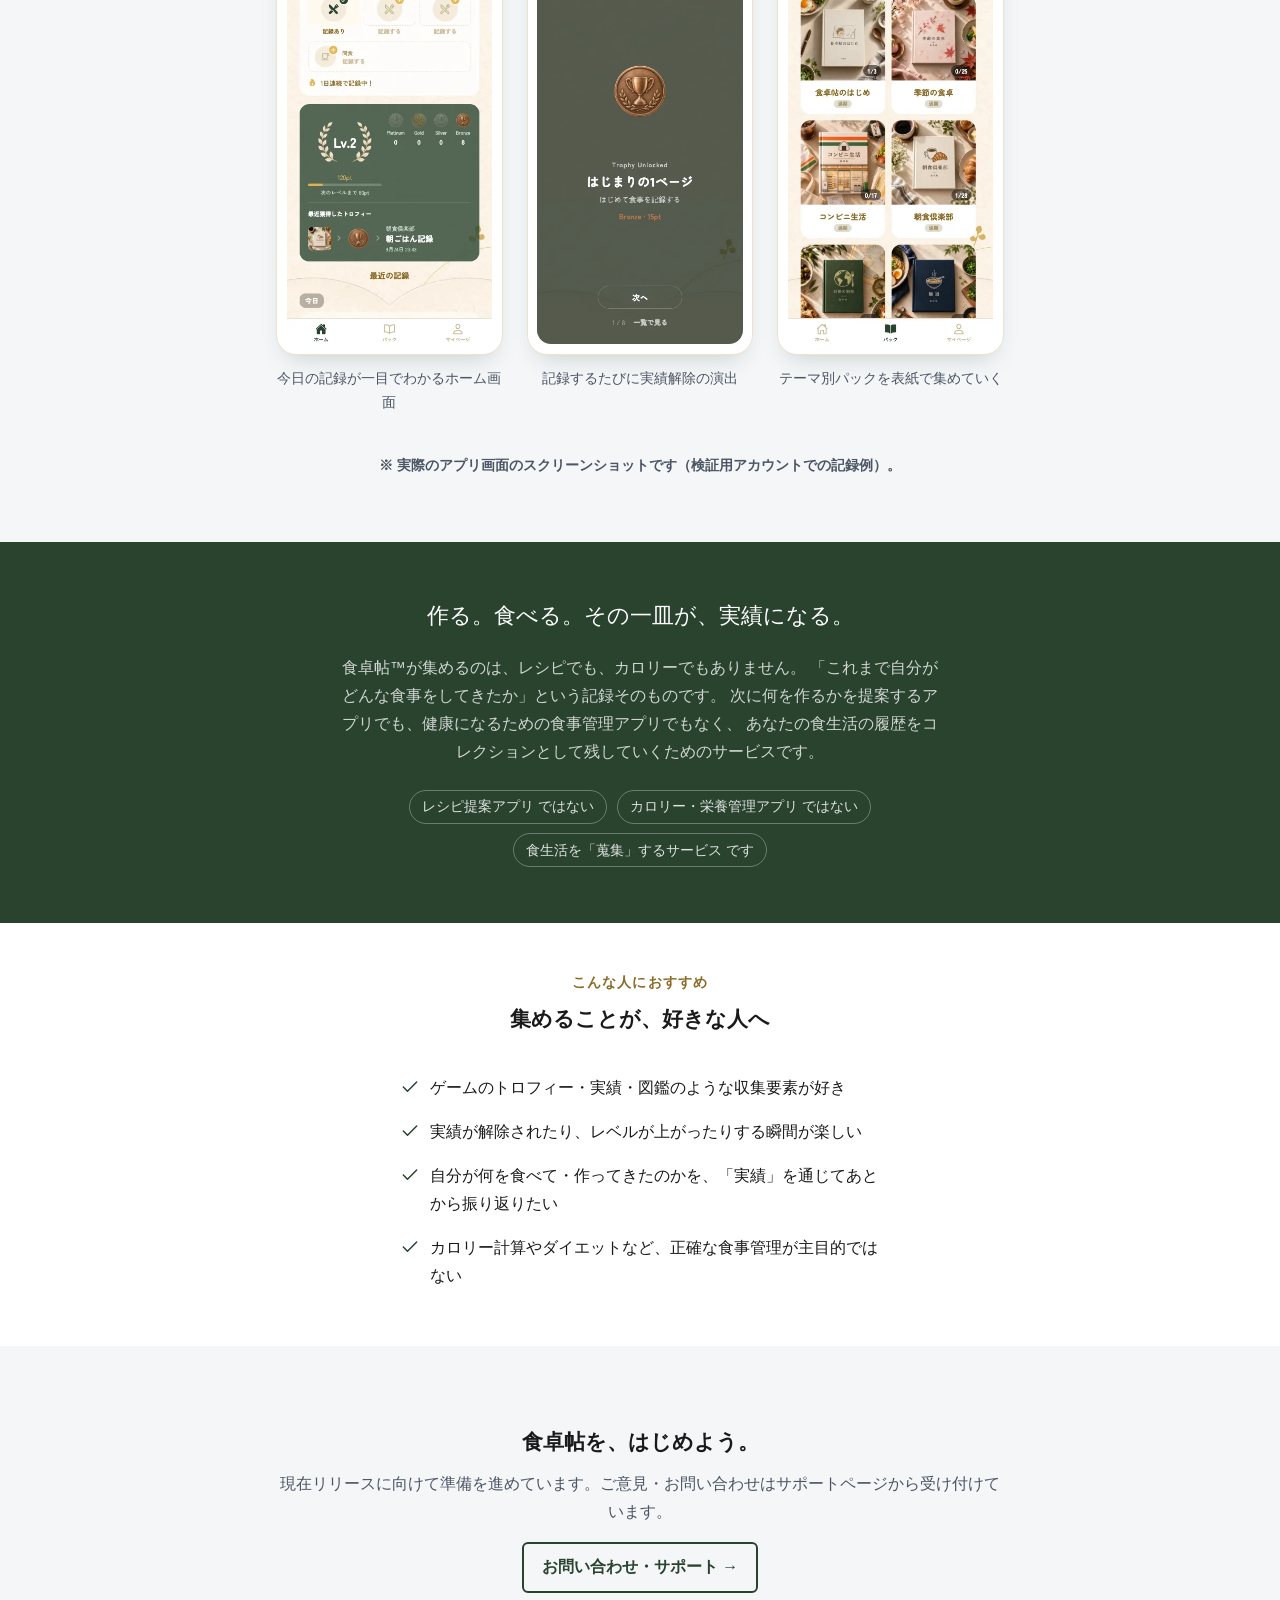
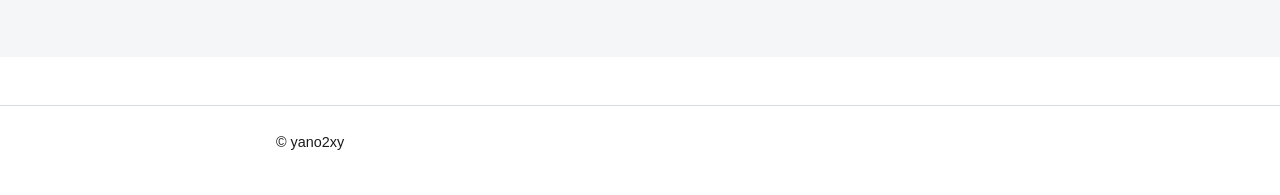
==== commit 5f4109af: "紹介ページの画面イメージをCSSモックアップから実際のアプリSSに差し替える ローカルのExpo Web（+ローカルSupabase）で検証用アカウントを作成し、実際に 食事を記録してトロフィー解除・" ====
--- a/apps/shokutakucho/index.html
+++ b/apps/shokutakucho/index.html
@@ -104,72 +104,27 @@
       <div class="showcase-grid">
         <div>
           <div class="mock-frame">
-            <div class="mock-screen">
-              <p class="mock-title">今日の記録</p>
-              <div class="mock-slots">
-                <div class="mock-slot is-recorded">
-                  <div class="mock-slot-plate"><svg viewBox="0 0 24 24"><path d="M20 6 9 17l-5-5"/></svg></div>
-                  <p class="mock-slot-label">朝食</p>
-                </div>
-                <div class="mock-slot is-recorded">
-                  <div class="mock-slot-plate"><svg viewBox="0 0 24 24"><path d="M20 6 9 17l-5-5"/></svg></div>
-                  <p class="mock-slot-label">昼食</p>
-                </div>
-                <div class="mock-slot">
-                  <div class="mock-slot-plate"><svg viewBox="0 0 24 24" fill="none" stroke="currentColor" stroke-width="2"><path d="M12 5v14M5 12h14"/></svg></div>
-                  <p class="mock-slot-label">夕食</p>
-                </div>
-              </div>
-              <div class="mock-meal-row">
-                <span class="dot"></span>
-                <span class="txt">自炊・朝食<span>7:42 ・ 作った</span></span>
-              </div>
-              <div class="mock-meal-row">
-                <span class="dot"></span>
-                <span class="txt">外食・昼食<span>12:15 ・ 食べた</span></span>
-              </div>
-            </div>
+            <img src="/apps/shokutakucho/assets/screens/home.webp" alt="ホーム画面。今日の朝食・昼食・夕食の記録状況と、レベル・トロフィー獲得数が一目でわかる">
           </div>
-          <p class="showcase-caption">その日の記録を一覧で確認</p>
+          <p class="showcase-caption">今日の記録が一目でわかるホーム画面</p>
         </div>
 
         <div>
           <div class="mock-frame">
-            <div class="mock-screen is-dark mock-unlock">
-              <div class="mock-unlock-badge">
-                <img src="/apps/shokutakucho/assets/brand/symbol.svg" alt="">
-              </div>
-              <p class="mock-unlock-label">TROPHY UNLOCKED</p>
-              <p class="mock-unlock-name">はじまりの1ページ</p>
-              <p class="mock-unlock-desc">はじめて食事を記録した</p>
-            </div>
+            <img src="/apps/shokutakucho/assets/screens/unlock.webp" alt="トロフィー解除画面。「はじまりの1ページ」というBronzeトロフィーが解除された演出">
           </div>
           <p class="showcase-caption">記録するたびに実績解除の演出</p>
         </div>
 
         <div>
           <div class="mock-frame">
-            <div class="mock-screen">
-              <p class="mock-title">パック進捗</p>
-              <div class="mock-pack-row">
-                <div class="top"><span>食卓帖のはじめ</span><span>3 / 3</span></div>
-                <div class="mock-bar"><span style="width:100%"></span></div>
-              </div>
-              <div class="mock-pack-row">
-                <div class="top"><span>麺道</span><span>2 / 5</span></div>
-                <div class="mock-bar"><span style="width:40%"></span></div>
-              </div>
-              <div class="mock-pack-row">
-                <div class="top"><span>世界の料理</span><span>1 / 5</span></div>
-                <div class="mock-bar"><span style="width:20%"></span></div>
-              </div>
-            </div>
+            <img src="/apps/shokutakucho/assets/screens/packs.webp" alt="パック一覧画面。「食卓帖のはじめ」「麺道」など、表紙アートワーク付きのトロフィーパックが並ぶ">
           </div>
-          <p class="showcase-caption">テーマ別パックの達成度を確認</p>
+          <p class="showcase-caption">テーマ別パックを表紙で集めていく</p>
         </div>
       </div>
       <p class="showcase-caption" style="margin-top:1.5rem;">
-        <span class="placeholder">※ 実機の画面ではなく、配色・実際のトロフィー名に沿った再現イメージです。</span>
+        <span class="placeholder">※ 実際のアプリ画面のスクリーンショットです（検証用アカウントでの記録例）。</span>
       </p>
     </div>
   </section>
--- a/apps/shokutakucho/assets/app.css
+++ b/apps/shokutakucho/assets/app.css
@@ -230,176 +230,11 @@
   box-shadow: 0 12px 24px -12px rgba(41, 67, 47, 0.25);
 }
 
-.mock-screen {
+.mock-frame img {
+  display: block;
+  width: 100%;
+  height: auto;
   border-radius: 14px;
-  overflow: hidden;
-  background: var(--stc-cream);
-  min-height: 20rem;
-  padding: 1rem 0.9rem;
-}
-
-.mock-screen.is-dark {
-  background: var(--stc-green);
-}
-
-.mock-title {
-  font-size: 0.75rem;
-  font-weight: 700;
-  color: var(--stc-brown);
-  margin: 0 0 0.75rem;
-}
-
-.mock-screen.is-dark .mock-title {
-  color: rgba(255, 255, 255, 0.7);
-}
-
-/* --- ホーム画面イメージ --- */
-.mock-slots {
-  display: flex;
-  gap: 0.5rem;
-  margin-bottom: 1rem;
-}
-
-.mock-slot {
-  flex: 1;
-  text-align: center;
-}
-
-.mock-slot-plate {
-  width: 44px;
-  height: 44px;
-  border-radius: 50%;
-  margin: 0 auto 0.35rem;
-  display: flex;
-  align-items: center;
-  justify-content: center;
-  background: #fff;
-  border: 1px dashed var(--stc-line);
-}
-
-.mock-slot.is-recorded .mock-slot-plate {
-  border-style: solid;
-  border-color: var(--stc-cover);
-  background: var(--stc-cover);
-}
-
-.mock-slot-plate svg {
-  width: 18px;
-  height: 18px;
-  stroke: var(--stc-brown-soft);
-}
-
-.mock-slot.is-recorded .mock-slot-plate svg {
-  stroke: none;
-  fill: var(--stc-green);
-}
-
-.mock-slot-label {
-  font-size: 0.7rem;
-  color: var(--stc-brown-soft);
-}
-
-.mock-meal-row {
-  display: flex;
-  align-items: center;
-  gap: 0.6rem;
-  background: rgba(255, 255, 255, 0.7);
-  border-radius: 10px;
-  padding: 0.5rem 0.6rem;
-  margin-bottom: 0.5rem;
-}
-
-.mock-meal-row .dot {
-  width: 8px;
-  height: 8px;
-  border-radius: 50%;
-  background: var(--stc-gold);
-  flex-shrink: 0;
-}
-
-.mock-meal-row .txt {
-  font-size: 0.78rem;
-  color: var(--stc-green);
-  line-height: 1.3;
-}
-
-.mock-meal-row .txt span {
-  display: block;
-  font-size: 0.68rem;
-  color: var(--stc-brown-soft);
-}
-
-/* --- トロフィー解除イメージ --- */
-.mock-unlock {
-  text-align: center;
-  padding-top: 1.5rem;
-}
-
-.mock-unlock-badge {
-  width: 76px;
-  height: 76px;
-  border-radius: 50%;
-  margin: 0 auto 1rem;
-  background: radial-gradient(circle at 50% 35%, rgba(227, 185, 87, 0.35), rgba(227, 185, 87, 0) 70%);
-  display: flex;
-  align-items: center;
-  justify-content: center;
-}
-
-.mock-unlock-badge img {
-  width: 48px;
-  height: 48px;
-}
-
-.mock-unlock-label {
-  font-size: 0.7rem;
-  letter-spacing: 0.08em;
-  color: var(--stc-gold);
-  margin: 0 0 0.35rem;
-}
-
-.mock-unlock-name {
-  color: #fff;
-  font-weight: 700;
-  font-size: 1.05rem;
-  margin: 0 0 0.4rem;
-}
-
-.mock-unlock-desc {
-  color: rgba(255, 255, 255, 0.65);
-  font-size: 0.78rem;
-  margin: 0;
-}
-
-/* --- パック進捗イメージ --- */
-.mock-pack-row {
-  margin-bottom: 0.9rem;
-}
-
-.mock-pack-row .top {
-  display: flex;
-  justify-content: space-between;
-  font-size: 0.78rem;
-  color: var(--stc-green);
-  margin-bottom: 0.3rem;
-}
-
-.mock-pack-row .top span:last-child {
-  color: var(--stc-brown-soft);
-}
-
-.mock-bar {
-  height: 6px;
-  border-radius: 999px;
-  background: var(--stc-line);
-  overflow: hidden;
-}
-
-.mock-bar > span {
-  display: block;
-  height: 100%;
-  background: var(--stc-gold);
-  border-radius: 999px;
 }
 
 /* ============ コンセプト（濃色帯） ============ */
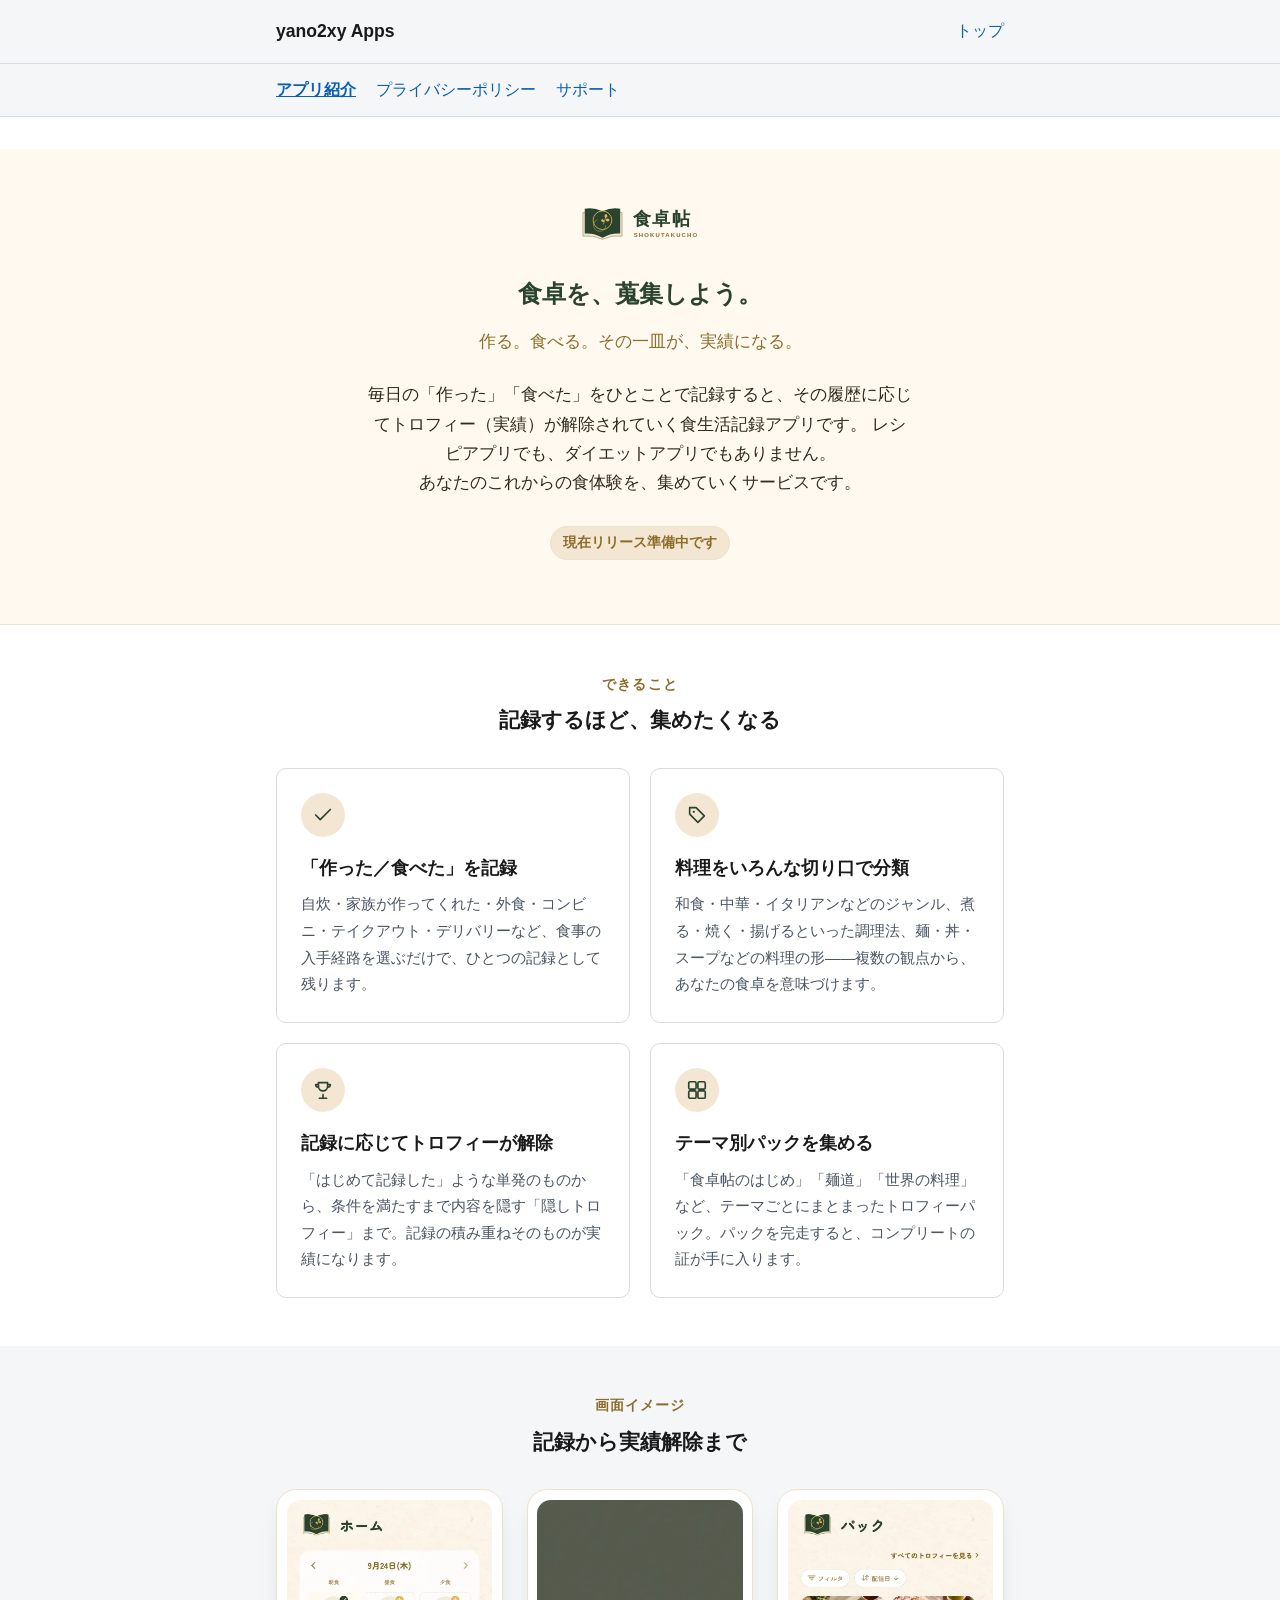
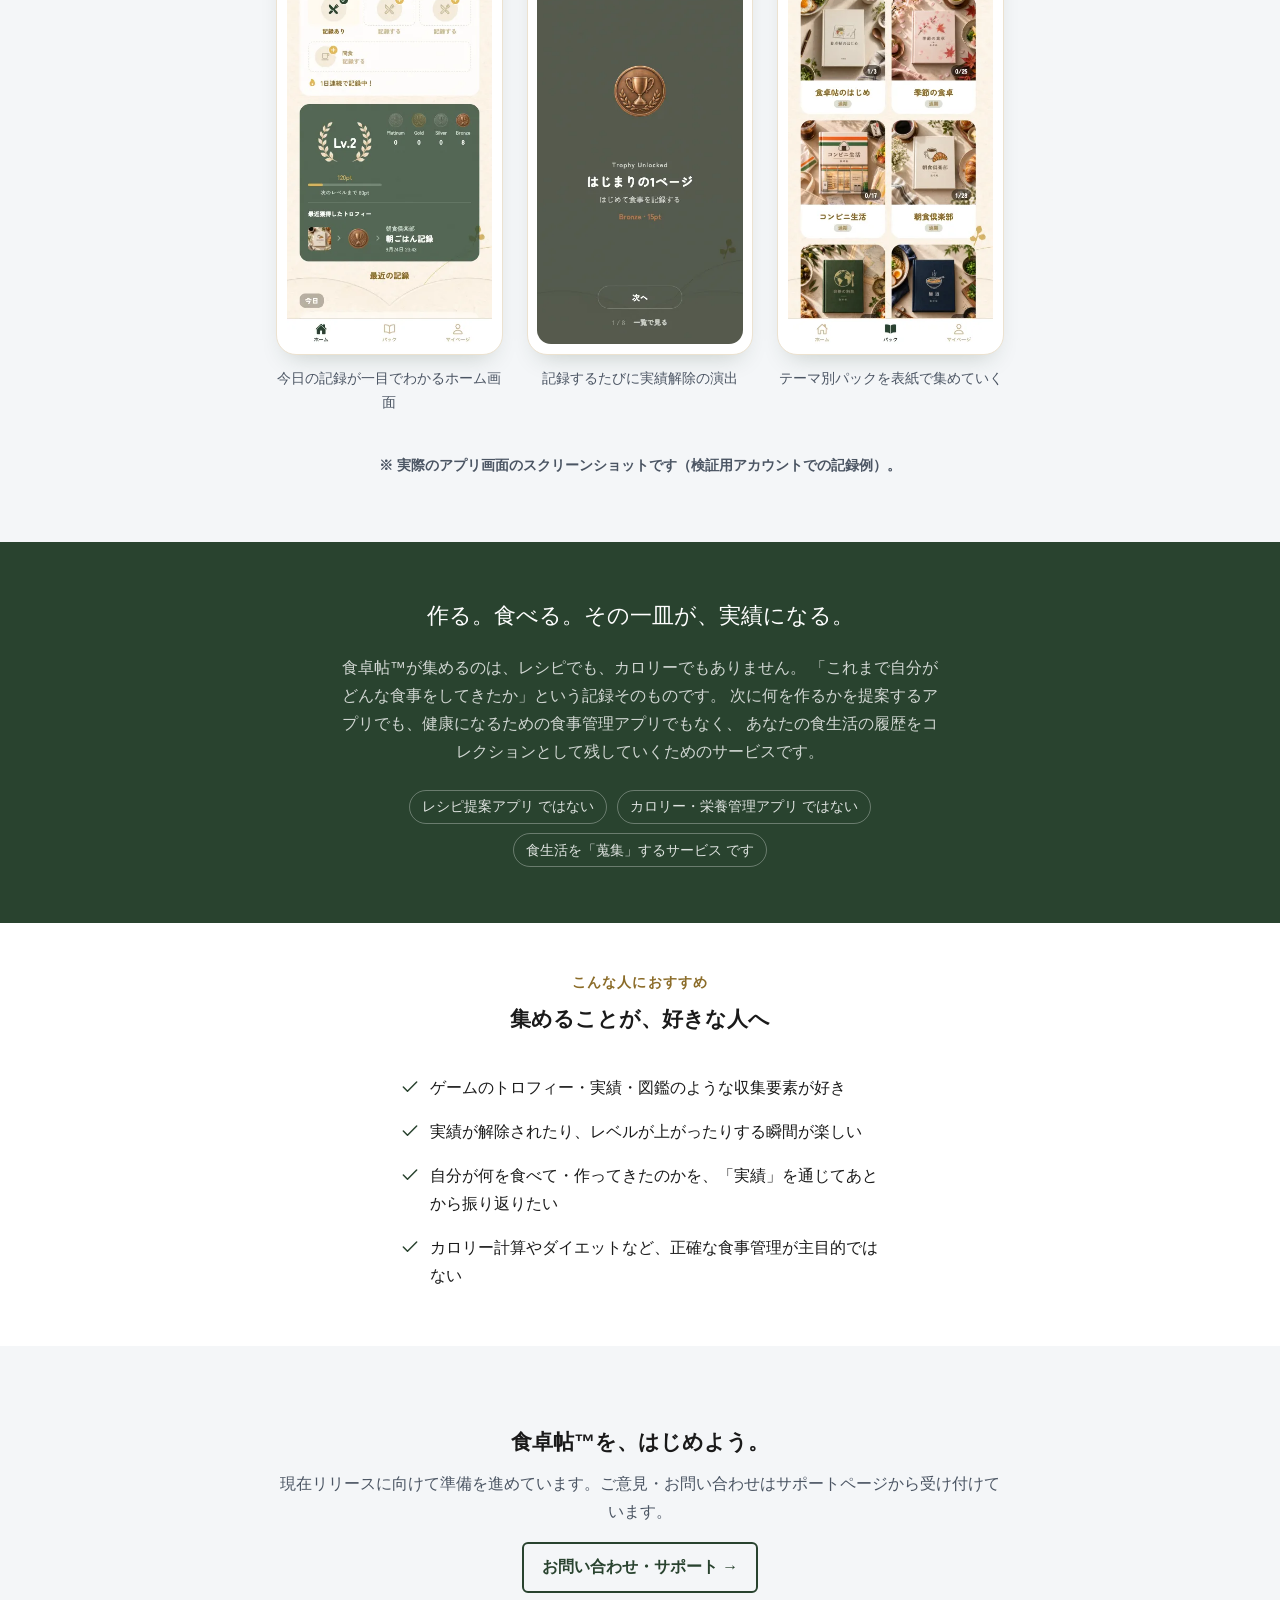
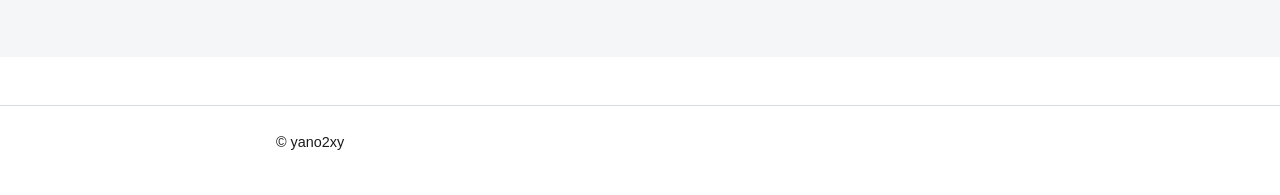
==== commit 891d1191: "商標表記「食卓帖（SHOKUTAKUCHO）™」の位置・網羅性を統一する TMマークの位置がページごとに「食卓帖™（SHOKUTAKUCHO）」「食卓帖（SHOKUTAKUCHO）™」の 2通り混在し" ====
--- a/apps/shokutakucho/index.html
+++ b/apps/shokutakucho/index.html
@@ -3,7 +3,7 @@
 <head>
 <meta charset="UTF-8">
 <meta name="viewport" content="width=device-width, initial-scale=1">
-<title>食卓帖™（SHOKUTAKUCHO）| 食卓を、蒐集しよう。</title>
+<title>食卓帖（SHOKUTAKUCHO）™ | 食卓を、蒐集しよう。</title>
 <meta name="description" content="食卓帖™は、日々の「作った」「食べた」を記録すると、その積み重ねに応じてトロフィー（実績）が解除されていく食生活記録アプリです。レシピアプリでも、ダイエットアプリでもありません。">
 <link rel="icon" href="/apps/shokutakucho/assets/brand/favicon.svg" type="image/svg+xml">
 <link rel="icon" href="/apps/shokutakucho/assets/brand/favicon.png" sizes="512x512">
@@ -175,7 +175,7 @@
 
   <section class="section-pad alt section-final">
     <div class="wrap">
-      <h2>食卓帖を、はじめよう。</h2>
+      <h2>食卓帖™を、はじめよう。</h2>
       <p class="lead">現在リリースに向けて準備を進めています。ご意見・お問い合わせはサポートページから受け付けています。</p>
       <p>
         <a class="button-link" href="/apps/shokutakucho/support/">お問い合わせ・サポート →</a>
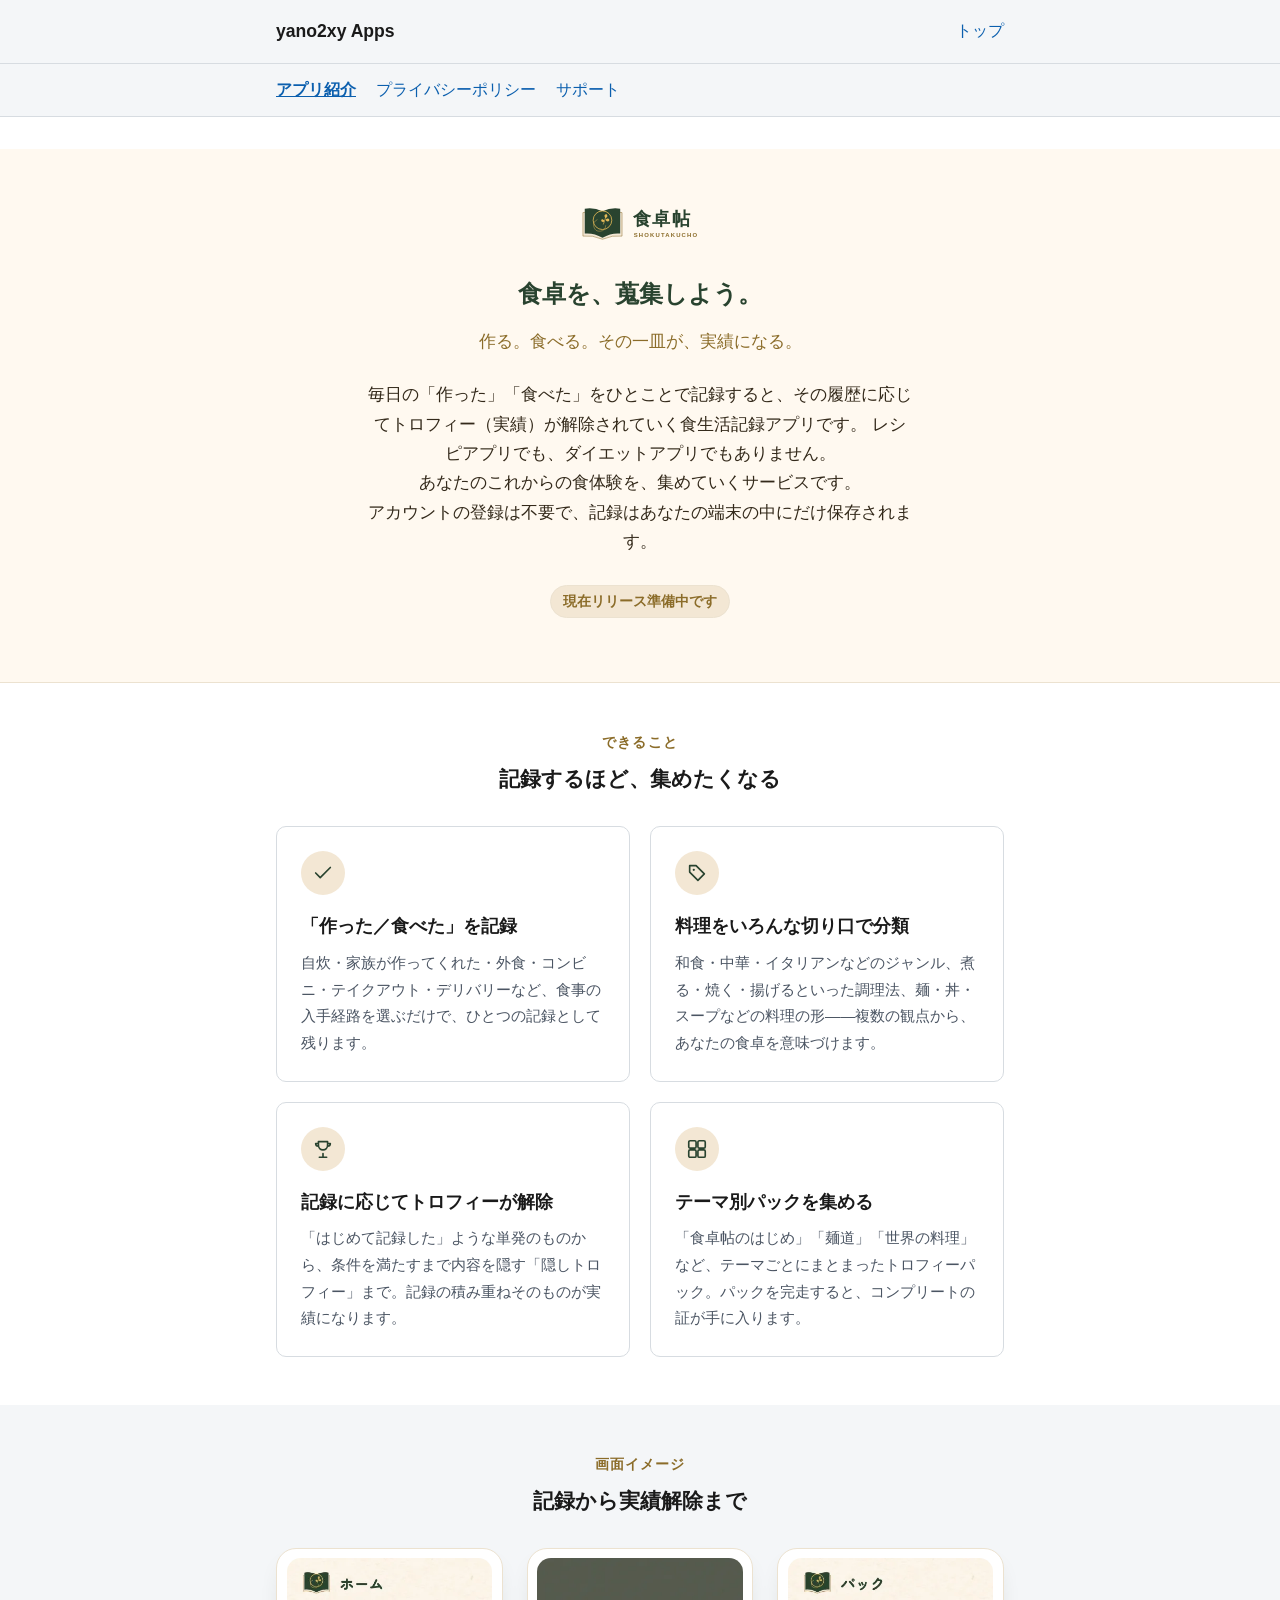
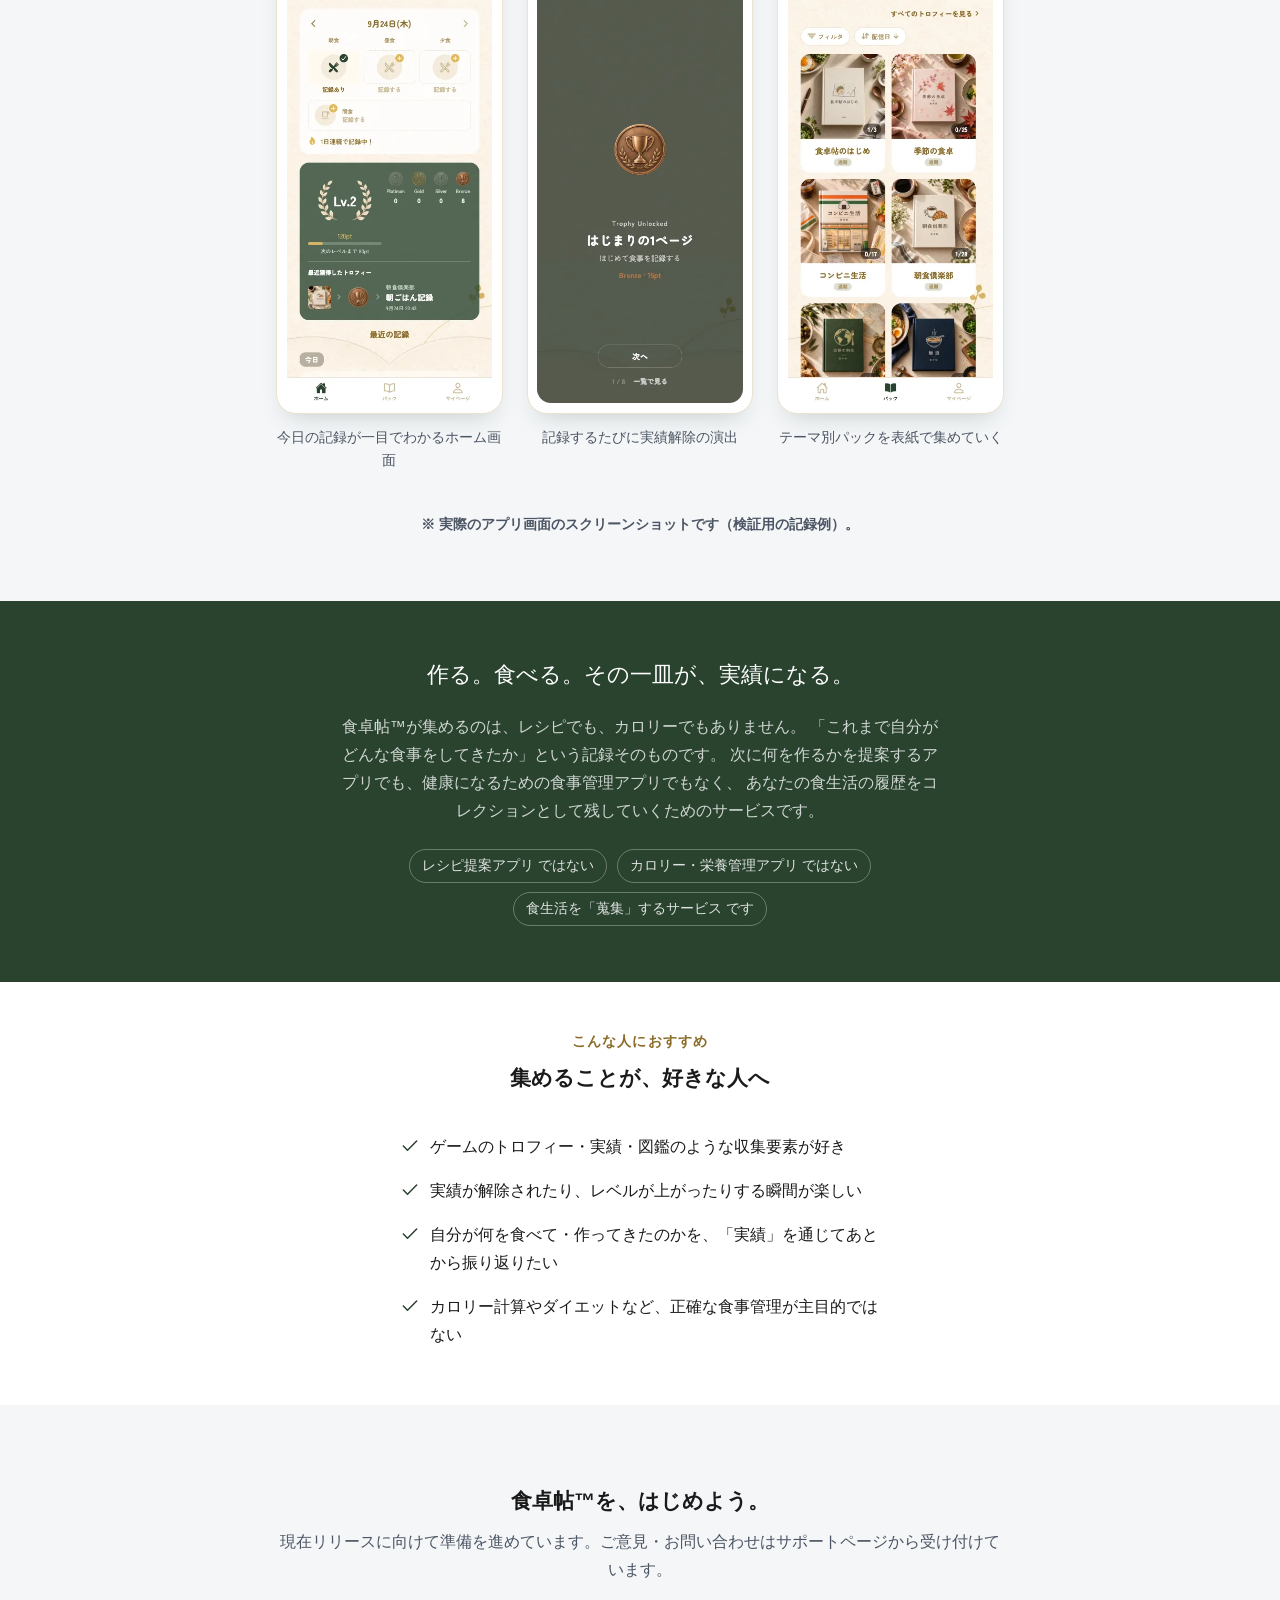
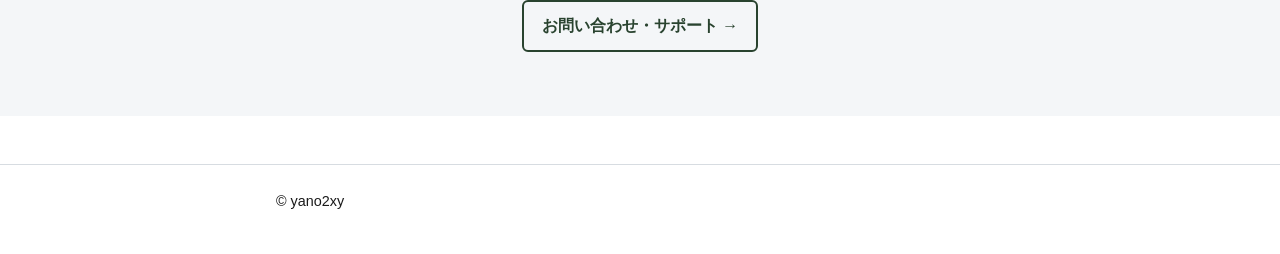
==== commit fdba2350: "食卓帖のページを、アカウントを廃止し記録を端末内に保存する構成に合わせる アプリの移行（mealquest の 09_フロントエンド完結アーキテクチャ移行計画 M6）に合わせた。  - プライバシーポ" ====
--- a/apps/shokutakucho/index.html
+++ b/apps/shokutakucho/index.html
@@ -45,7 +45,8 @@
       <p class="hero-lead">
         毎日の「作った」「食べた」をひとことで記録すると、その履歴に応じてトロフィー（実績）が解除されていく食生活記録アプリです。
         レシピアプリでも、ダイエットアプリでもありません。<br>
-        あなたのこれからの食体験を、集めていくサービスです。
+        あなたのこれからの食体験を、集めていくサービスです。<br>
+        アカウントの登録は不要で、記録はあなたの端末の中にだけ保存されます。
       </p>
       <p class="status-pill">現在リリース準備中です</p>
     </div>
@@ -124,7 +125,7 @@
         </div>
       </div>
       <p class="showcase-caption" style="margin-top:1.5rem;">
-        <span class="placeholder">※ 実際のアプリ画面のスクリーンショットです（検証用アカウントでの記録例）。</span>
+        <span class="placeholder">※ 実際のアプリ画面のスクリーンショットです（検証用の記録例）。</span>
       </p>
     </div>
   </section>
